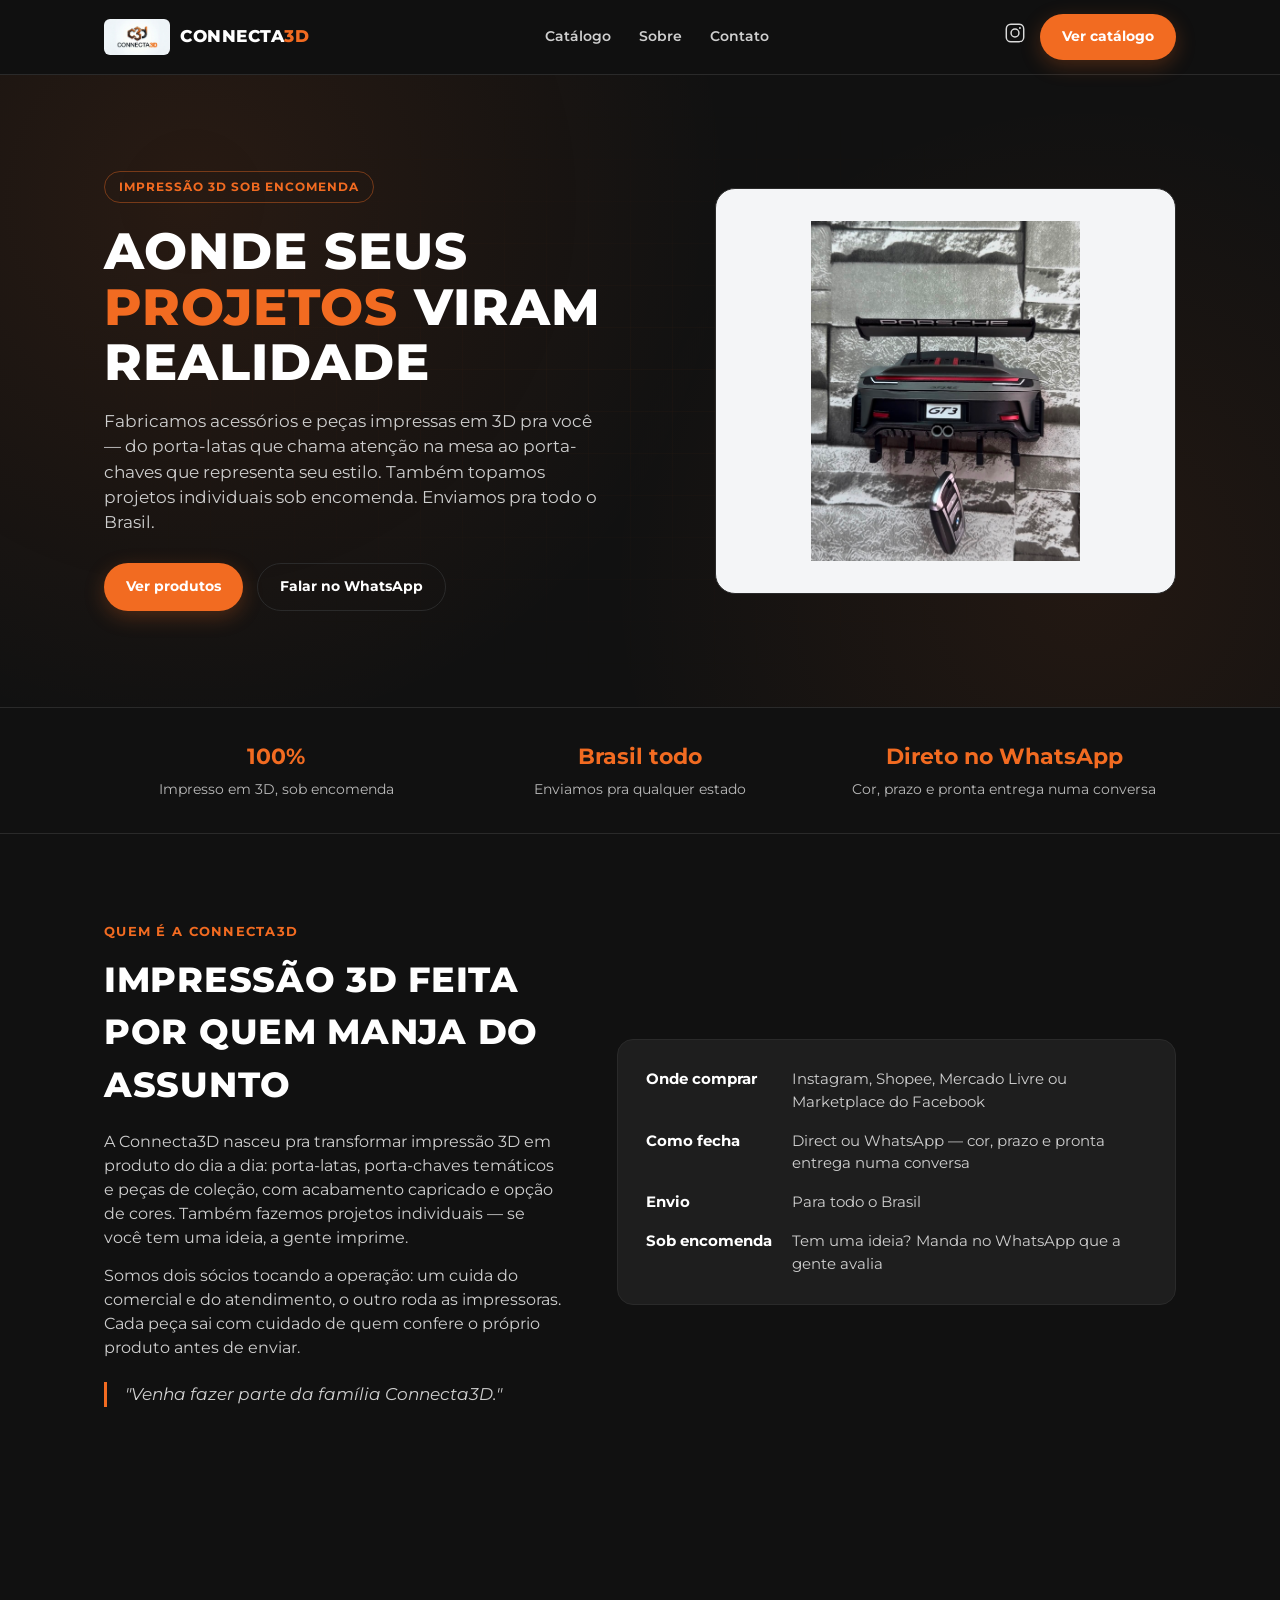
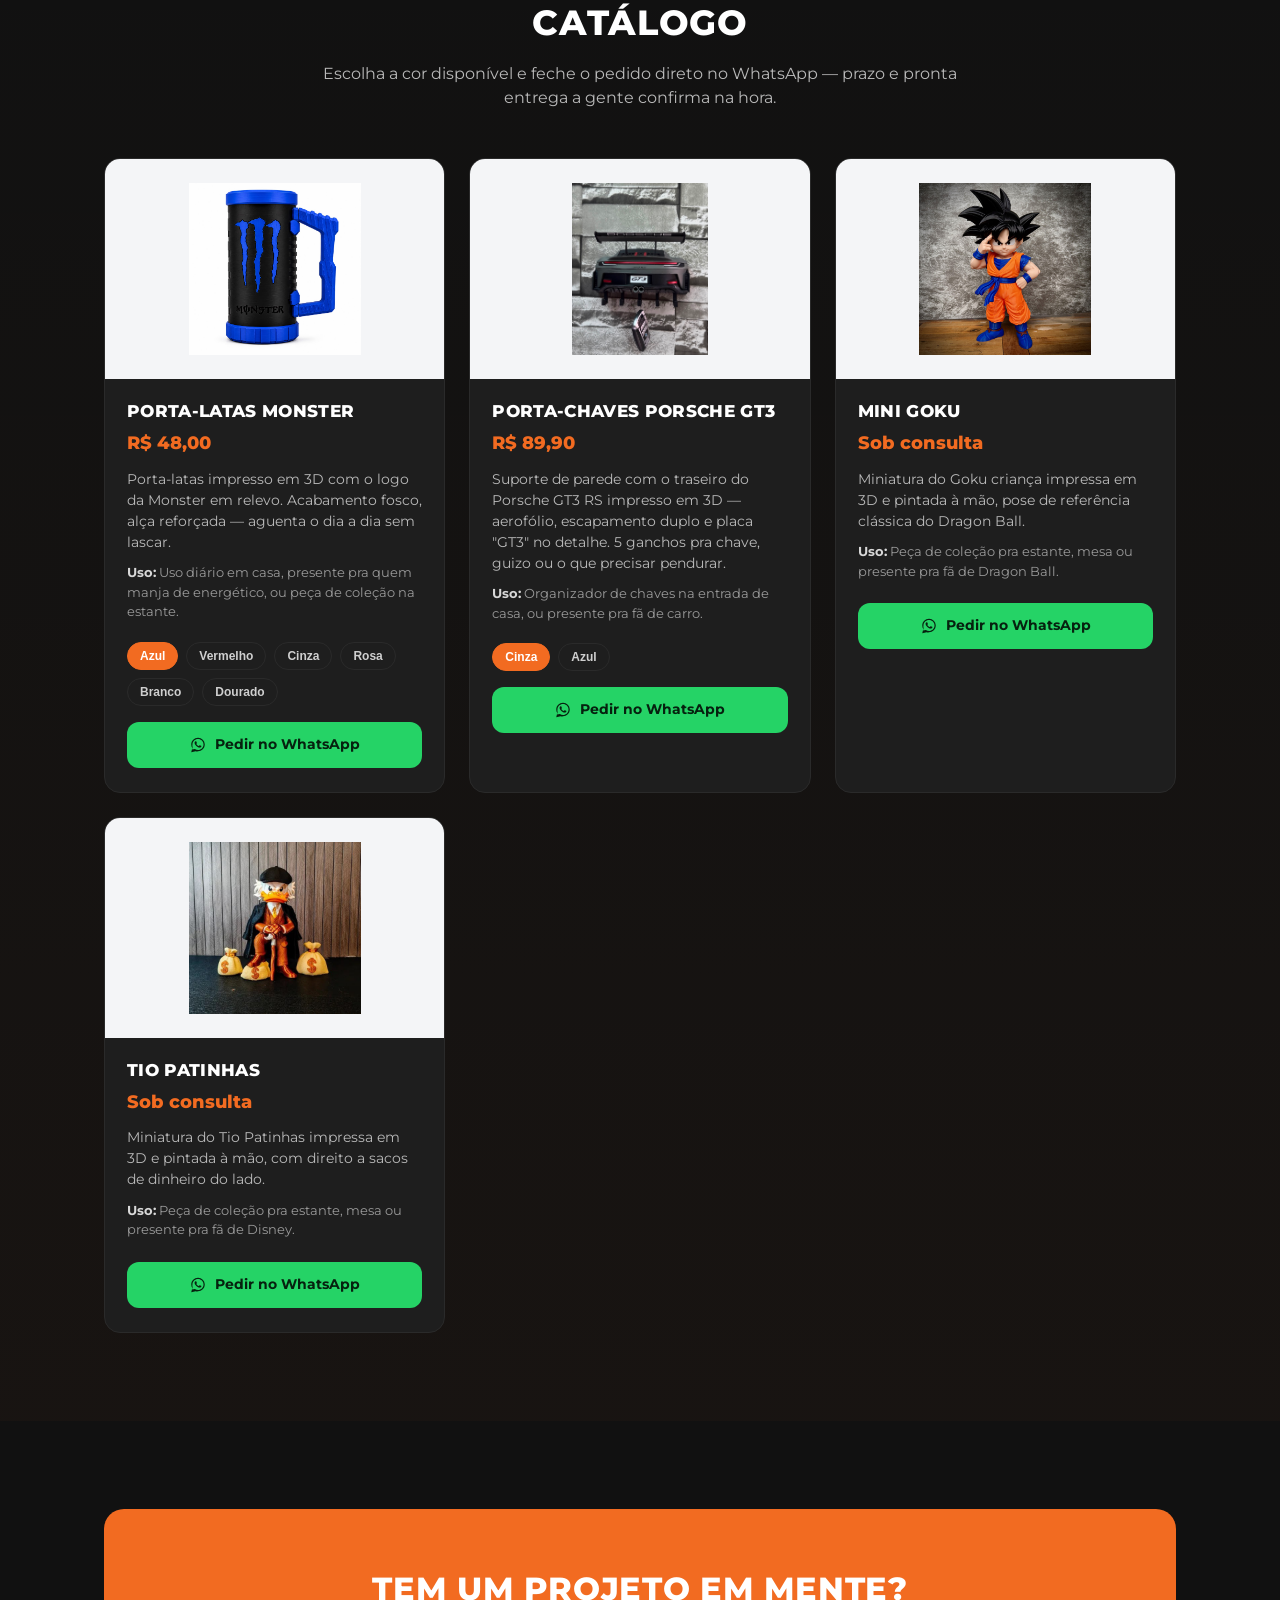
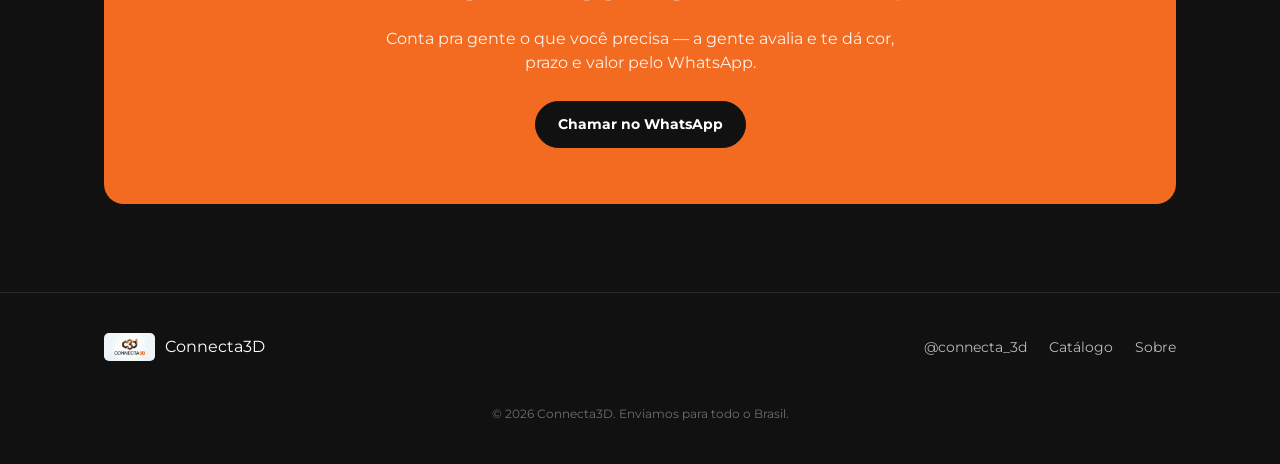
==== site/index.html @ 2cb66b60 "Configura memória do negócio e cria o site da Connecta3D Preenche _memoria/ e identidade/design-guid" ====
<!doctype html>
<html lang="pt-BR">
<head>
  <meta charset="UTF-8" />
  <meta name="viewport" content="width=device-width, initial-scale=1.0" />
  <title>Connecta3D — Impressão 3D sob encomenda</title>
  <meta name="description" content="Connecta3D: acessórios e peças impressas em 3D, feitos sob encomenda. Porta-latas, porta-chaves temáticos e projetos individuais. Enviamos para todo o Brasil." />
  <link rel="icon" href="assets/img/logo-connecta3d.jpeg" />
  <link rel="stylesheet" href="css/style.css" />
</head>
<body>

  <header class="header">
    <div class="container">
      <a href="#topo" class="marca">
        <img src="assets/img/logo-connecta3d.jpeg" alt="Connecta3D" />
        <span>CONNECTA<em>3D</em></span>
      </a>

      <nav class="nav">
        <a href="#catalogo">Catálogo</a>
        <a href="#sobre">Sobre</a>
        <a href="#contato">Contato</a>
      </nav>

      <div class="nav-cta">
        <a href="https://instagram.com/connecta_3d" target="_blank" rel="noopener" aria-label="Instagram @connecta_3d">
          <svg class="icone-instagram" viewBox="0 0 24 24" fill="none" xmlns="http://www.w3.org/2000/svg">
            <rect x="2.5" y="2.5" width="19" height="19" rx="5" stroke="currentColor" stroke-width="1.6"/>
            <circle cx="12" cy="12" r="4.3" stroke="currentColor" stroke-width="1.6"/>
            <circle cx="17.4" cy="6.6" r="1.1" fill="currentColor"/>
          </svg>
        </a>
        <a href="#catalogo" class="btn btn-laranja">Ver catálogo</a>
      </div>
    </div>
  </header>

  <main id="topo">

    <section class="hero">
      <div class="container">
        <div class="hero-texto">
          <span class="hero-tag">Impressão 3D sob encomenda</span>
          <h1>Aonde seus <em>projetos</em> viram realidade</h1>
          <p>
            Fabricamos acessórios e peças impressas em 3D pra você — do porta-latas
            que chama atenção na mesa ao porta-chaves que representa seu estilo.
            Também topamos projetos individuais sob encomenda. Enviamos pra todo o Brasil.
          </p>
          <div class="hero-ctas">
            <a href="#catalogo" class="btn btn-laranja">Ver produtos</a>
            <a id="btn-hero-whatsapp" href="#" target="_blank" rel="noopener" class="btn btn-outline">Falar no WhatsApp</a>
          </div>
        </div>
        <div class="hero-visual">
          <img src="assets/img/porsche-preto.jpeg" alt="Porta-chaves Porsche GT3 impresso em 3D" />
        </div>
      </div>
    </section>

    <section class="selos">
      <div class="container">
        <div class="selo">
          <strong>100%</strong>
          <span>Impresso em 3D, sob encomenda</span>
        </div>
        <div class="selo">
          <strong>Brasil todo</strong>
          <span>Enviamos pra qualquer estado</span>
        </div>
        <div class="selo">
          <strong>Direto no WhatsApp</strong>
          <span>Cor, prazo e pronta entrega numa conversa</span>
        </div>
      </div>
    </section>

    <section class="sobre" id="sobre">
      <div class="container">
        <div class="sobre-texto">
          <span class="sobre-label">Quem é a Connecta3D</span>
          <h2>Impressão 3D feita por quem manja do assunto</h2>
          <p>
            A Connecta3D nasceu pra transformar impressão 3D em produto do dia a dia:
            porta-latas, porta-chaves temáticos e peças de coleção, com acabamento
            capricado e opção de cores. Também fazemos projetos individuais —
            se você tem uma ideia, a gente imprime.
          </p>
          <p>
            Somos dois sócios tocando a operação: um cuida do comercial e do
            atendimento, o outro roda as impressoras. Cada peça sai com cuidado
            de quem confere o próprio produto antes de enviar.
          </p>
          <p class="sobre-frase">"Venha fazer parte da família Connecta3D."</p>
        </div>

        <div class="sobre-card">
          <ul class="sobre-lista">
            <li><strong>Onde comprar</strong> Instagram, Shopee, Mercado Livre ou Marketplace do Facebook</li>
            <li><strong>Como fecha</strong> Direct ou WhatsApp — cor, prazo e pronta entrega numa conversa</li>
            <li><strong>Envio</strong> Para todo o Brasil</li>
            <li><strong>Sob encomenda</strong> Tem uma ideia? Manda no WhatsApp que a gente avalia</li>
          </ul>
        </div>
      </div>
    </section>

    <section class="catalogo" id="catalogo">
      <div class="container">
        <div class="catalogo-cabecalho">
          <h2>Catálogo</h2>
          <p>Escolha a cor disponível e feche o pedido direto no WhatsApp — prazo e pronta entrega a gente confirma na hora.</p>
        </div>

        <div class="catalogo-grid" id="catalogo-grid"></div>
      </div>
    </section>

    <section class="cta-final" id="contato">
      <div class="container">
        <div class="cta-final-card">
          <h2>Tem um projeto em mente?</h2>
          <p>Conta pra gente o que você precisa — a gente avalia e te dá cor, prazo e valor pelo WhatsApp.</p>
          <a id="btn-footer-whatsapp" href="#" target="_blank" rel="noopener" class="btn btn-outline">Chamar no WhatsApp</a>
        </div>
      </div>
    </section>

  </main>

  <footer class="footer">
    <div class="container">
      <div class="footer-marca">
        <img src="assets/img/logo-connecta3d.jpeg" alt="Connecta3D" />
        <span>Connecta3D</span>
      </div>
      <div class="footer-links">
        <a href="https://instagram.com/connecta_3d" target="_blank" rel="noopener">@connecta_3d</a>
        <a href="#catalogo">Catálogo</a>
        <a href="#sobre">Sobre</a>
      </div>
      <p class="footer-copy">© <span id="ano-atual"></span> Connecta3D. Enviamos para todo o Brasil.</p>
    </div>
  </footer>

  <script src="js/produtos.js"></script>
  <script src="js/script.js"></script>
</body>
</html>
---- site/css/style.css ----
@import url("https://fonts.googleapis.com/css2?family=Montserrat:wght@400;500;600;700;800&display=swap");

:root {
  --preto: #111111;
  --preto-card: #1e1e1e;
  --laranja: #f26b21;
  --branco: #ffffff;
  --cinza-claro: #f4f5f7;
  --borda: #2a2a2a;
  --whatsapp: #25d366;
  --whatsapp-escuro: #1da851;
}

* {
  box-sizing: border-box;
  margin: 0;
  padding: 0;
}

html {
  scroll-behavior: smooth;
}

body {
  font-family: "Montserrat", "Segoe UI", sans-serif;
  background: var(--preto);
  color: var(--branco);
  line-height: 1.5;
}

img {
  max-width: 100%;
  display: block;
}

a {
  color: inherit;
  text-decoration: none;
}

.container {
  max-width: 1120px;
  margin: 0 auto;
  padding: 0 24px;
}

section {
  padding: 88px 0;
}

h1, h2, h3 {
  font-weight: 800;
  text-transform: uppercase;
  letter-spacing: 0.02em;
}

/* Header */

.header {
  position: sticky;
  top: 0;
  z-index: 20;
  background: rgba(17, 17, 17, 0.92);
  backdrop-filter: blur(6px);
  border-bottom: 1px solid var(--borda);
}

.header .container {
  display: flex;
  align-items: center;
  justify-content: space-between;
  padding-top: 14px;
  padding-bottom: 14px;
  gap: 16px;
}

.marca {
  display: flex;
  align-items: center;
  gap: 10px;
}

.marca img {
  height: 36px;
  width: auto;
  border-radius: 6px;
}

.marca span {
  font-weight: 800;
  font-size: 1.05rem;
  letter-spacing: 0.03em;
}

.marca span em {
  font-style: normal;
  color: var(--laranja);
}

.nav {
  display: flex;
  align-items: center;
  gap: 28px;
}

.nav a {
  font-size: 0.9rem;
  font-weight: 600;
  color: #cfcfcf;
  transition: color 0.15s ease;
}

.nav a:hover {
  color: var(--branco);
}

.nav-cta {
  display: flex;
  align-items: center;
  gap: 14px;
}

.icone-instagram {
  width: 22px;
  height: 22px;
  opacity: 0.85;
  transition: opacity 0.15s ease;
}

.icone-instagram:hover {
  opacity: 1;
}

/* Botões */

.btn {
  display: inline-flex;
  align-items: center;
  gap: 8px;
  padding: 12px 22px;
  border-radius: 999px;
  font-weight: 700;
  font-size: 0.9rem;
  white-space: nowrap;
  transition: transform 0.15s ease, box-shadow 0.15s ease;
}

.btn:hover {
  transform: translateY(-1px);
}

.btn-laranja {
  background: var(--laranja);
  color: var(--branco);
  box-shadow: 0 6px 20px rgba(242, 107, 33, 0.25);
}

.btn-outline {
  background: transparent;
  border: 1px solid var(--borda);
  color: var(--branco);
}

.btn-whatsapp {
  display: inline-flex;
  align-items: center;
  justify-content: center;
  gap: 8px;
  width: 100%;
  padding: 12px 18px;
  border-radius: 12px;
  background: var(--whatsapp);
  color: #06210f;
  font-weight: 700;
  font-size: 0.9rem;
  margin-top: 16px;
  transition: background 0.15s ease, transform 0.15s ease;
}

.btn-whatsapp:hover {
  background: var(--whatsapp-escuro);
  color: var(--branco);
  transform: translateY(-1px);
}

.btn-whatsapp::before {
  content: "";
  width: 18px;
  height: 18px;
  background: currentColor;
  -webkit-mask: url("data:image/svg+xml,%3Csvg xmlns='http://www.w3.org/2000/svg' viewBox='0 0 32 32'%3E%3Cpath d='M16.03 3C9.4 3 4 8.36 4 15c0 2.34.66 4.53 1.8 6.4L4 29l7.8-1.75A11.9 11.9 0 0 0 16.03 27C22.65 27 28 21.64 28 15S22.65 3 16.03 3zm0 21.8c-2.02 0-3.9-.58-5.5-1.58l-.4-.24-4.62 1.04 1.03-4.5-.26-.42A9.7 9.7 0 0 1 6.2 15c0-5.4 4.4-9.8 9.83-9.8 5.42 0 9.82 4.4 9.82 9.8 0 5.4-4.4 9.8-9.82 9.8zm5.4-7.34c-.3-.15-1.77-.87-2.04-.97-.27-.1-.47-.15-.67.15-.2.3-.77.97-.94 1.17-.17.2-.35.22-.65.07-.3-.15-1.26-.46-2.4-1.47-.89-.79-1.48-1.77-1.66-2.07-.17-.3-.02-.46.13-.61.14-.14.3-.35.45-.52.15-.17.2-.3.3-.5.1-.2.05-.37-.02-.52-.07-.15-.67-1.6-.92-2.2-.24-.58-.49-.5-.67-.51h-.57c-.2 0-.52.07-.79.37-.27.3-1.04 1.02-1.04 2.48 0 1.46 1.07 2.87 1.22 3.07.15.2 2.1 3.2 5.08 4.49.71.31 1.26.49 1.69.62.71.23 1.36.2 1.87.12.57-.08 1.77-.72 2.02-1.42.25-.7.25-1.3.17-1.42-.07-.13-.27-.2-.57-.35z'/%3E%3C/svg%3E") no-repeat center / contain;
  mask: url("data:image/svg+xml,%3Csvg xmlns='http://www.w3.org/2000/svg' viewBox='0 0 32 32'%3E%3Cpath d='M16.03 3C9.4 3 4 8.36 4 15c0 2.34.66 4.53 1.8 6.4L4 29l7.8-1.75A11.9 11.9 0 0 0 16.03 27C22.65 27 28 21.64 28 15S22.65 3 16.03 3zm0 21.8c-2.02 0-3.9-.58-5.5-1.58l-.4-.24-4.62 1.04 1.03-4.5-.26-.42A9.7 9.7 0 0 1 6.2 15c0-5.4 4.4-9.8 9.83-9.8 5.42 0 9.82 4.4 9.82 9.8 0 5.4-4.4 9.8-9.82 9.8zm5.4-7.34c-.3-.15-1.77-.87-2.04-.97-.27-.1-.47-.15-.67.15-.2.3-.77.97-.94 1.17-.17.2-.35.22-.65.07-.3-.15-1.26-.46-2.4-1.47-.89-.79-1.48-1.77-1.66-2.07-.17-.3-.02-.46.13-.61.14-.14.3-.35.45-.52.15-.17.2-.3.3-.5.1-.2.05-.37-.02-.52-.07-.15-.67-1.6-.92-2.2-.24-.58-.49-.5-.67-.51h-.57c-.2 0-.52.07-.79.37-.27.3-1.04 1.02-1.04 2.48 0 1.46 1.07 2.87 1.22 3.07.15.2 2.1 3.2 5.08 4.49.71.31 1.26.49 1.69.62.71.23 1.36.2 1.87.12.57-.08 1.77-.72 2.02-1.42.25-.7.25-1.3.17-1.42-.07-.13-.27-.2-.57-.35z'/%3E%3C/svg%3E") no-repeat center / contain;
  flex-shrink: 0;
}

/* Hero */

.hero {
  position: relative;
  padding-top: 96px;
  padding-bottom: 96px;
  overflow: hidden;
  background:
    radial-gradient(circle at 15% 20%, rgba(242, 107, 33, 0.10) 0, transparent 45%),
    radial-gradient(circle at 85% 80%, rgba(242, 107, 33, 0.08) 0, transparent 40%);
}

.hero::before {
  content: "";
  position: absolute;
  inset: 0;
  opacity: 0.5;
  pointer-events: none;
  background-image:
    linear-gradient(rgba(242, 107, 33, 0.06) 1px, transparent 1px),
    linear-gradient(90deg, rgba(242, 107, 33, 0.06) 1px, transparent 1px);
  background-size: 42px 42px;
  mask-image: radial-gradient(ellipse at center, black 0%, transparent 70%);
}

.hero .container {
  position: relative;
  display: grid;
  grid-template-columns: 1.1fr 0.9fr;
  gap: 48px;
  align-items: center;
}

.hero-tag {
  display: inline-block;
  font-size: 0.78rem;
  font-weight: 700;
  letter-spacing: 0.08em;
  text-transform: uppercase;
  color: var(--laranja);
  border: 1px solid rgba(242, 107, 33, 0.4);
  border-radius: 999px;
  padding: 6px 14px;
  margin-bottom: 20px;
}

.hero h1 {
  font-size: clamp(2.1rem, 4vw, 3.2rem);
  line-height: 1.08;
  margin-bottom: 20px;
}

.hero h1 em {
  font-style: normal;
  color: var(--laranja);
}

.hero p {
  color: #cfcfcf;
  font-size: 1.05rem;
  max-width: 46ch;
  margin-bottom: 28px;
}

.hero-ctas {
  display: flex;
  gap: 14px;
  flex-wrap: wrap;
}

.hero-visual {
  position: relative;
  border-radius: 20px;
  overflow: hidden;
  background: var(--cinza-claro);
  padding: 32px;
  display: flex;
  align-items: center;
  justify-content: center;
  border: 1px solid var(--borda);
}

.hero-visual img {
  max-height: 340px;
  width: auto;
  margin: 0 auto;
}

/* Selos de confiança */

.selos {
  border-top: 1px solid var(--borda);
  border-bottom: 1px solid var(--borda);
  padding: 32px 0;
}

.selos .container {
  display: grid;
  grid-template-columns: repeat(auto-fit, minmax(180px, 1fr));
  gap: 20px;
  text-align: center;
}

.selo strong {
  display: block;
  color: var(--laranja);
  font-size: 1.4rem;
  margin-bottom: 4px;
}

.selo span {
  color: #b9b9b9;
  font-size: 0.85rem;
}

/* Sobre */

.sobre .container {
  display: grid;
  grid-template-columns: 0.9fr 1.1fr;
  gap: 56px;
  align-items: center;
}

.sobre-label {
  color: var(--laranja);
  font-weight: 700;
  font-size: 0.8rem;
  letter-spacing: 0.1em;
  text-transform: uppercase;
  margin-bottom: 12px;
  display: block;
}

.sobre h2 {
  font-size: clamp(1.6rem, 3vw, 2.2rem);
  margin-bottom: 18px;
}

.sobre p {
  color: #cfcfcf;
  margin-bottom: 14px;
}

.sobre-frase {
  border-left: 3px solid var(--laranja);
  padding-left: 18px;
  font-style: italic;
  color: var(--branco);
  font-size: 1.05rem;
  margin-top: 22px;
}

.sobre-card {
  background: var(--preto-card);
  border: 1px solid var(--borda);
  border-radius: 16px;
  padding: 28px;
}

.sobre-lista {
  list-style: none;
  display: flex;
  flex-direction: column;
  gap: 16px;
}

.sobre-lista li {
  display: flex;
  gap: 14px;
  color: #cfcfcf;
  font-size: 0.95rem;
}

.sobre-lista li strong {
  color: var(--branco);
  min-width: 132px;
  flex-shrink: 0;
}

/* Catálogo */

.catalogo {
  background: linear-gradient(180deg, transparent 0%, rgba(242, 107, 33, 0.03) 100%);
}

.catalogo-cabecalho {
  text-align: center;
  max-width: 640px;
  margin: 0 auto 48px;
}

.catalogo-cabecalho h2 {
  font-size: clamp(1.6rem, 3vw, 2.2rem);
  margin-bottom: 12px;
}

.catalogo-cabecalho p {
  color: #b9b9b9;
}

.catalogo-grid {
  display: grid;
  grid-template-columns: repeat(auto-fit, minmax(260px, 1fr));
  gap: 24px;
}

.card-produto {
  background: var(--preto-card);
  border: 1px solid var(--borda);
  border-radius: 16px;
  overflow: hidden;
  display: flex;
  flex-direction: column;
  transition: border-color 0.15s ease, transform 0.15s ease;
}

.card-produto:hover {
  border-color: rgba(242, 107, 33, 0.5);
  transform: translateY(-3px);
}

.card-imagem {
  background: var(--cinza-claro);
  padding: 24px;
  display: flex;
  align-items: center;
  justify-content: center;
  height: 220px;
}

.card-imagem img {
  max-height: 100%;
  width: auto;
  object-fit: contain;
}

.card-corpo {
  padding: 20px 22px 24px;
  display: flex;
  flex-direction: column;
  flex: 1;
}

.card-corpo h3 {
  font-size: 1.05rem;
  margin-bottom: 6px;
}

.card-corpo .preco {
  color: var(--laranja);
  font-weight: 800;
  font-size: 1.1rem;
  margin-bottom: 12px;
}

.card-corpo .descricao {
  color: #b9b9b9;
  font-size: 0.88rem;
  margin-bottom: 10px;
}

.card-corpo .aplicacao {
  color: #9a9a9a;
  font-size: 0.82rem;
  margin-bottom: 6px;
}

.card-corpo .aplicacao strong {
  color: #d8d8d8;
}

.swatches {
  display: flex;
  flex-wrap: wrap;
  gap: 8px;
  margin-top: 14px;
}

.swatch {
  background: transparent;
  border: 1px solid var(--borda);
  color: #cfcfcf;
  font-size: 0.75rem;
  font-weight: 600;
  padding: 6px 12px;
  border-radius: 999px;
  cursor: pointer;
  transition: all 0.15s ease;
}

.swatch:hover {
  border-color: var(--laranja);
  color: var(--branco);
}

.swatch.ativo {
  background: var(--laranja);
  border-color: var(--laranja);
  color: var(--branco);
}

/* CTA final */

.cta-final {
  text-align: center;
}

.cta-final-card {
  background: var(--laranja);
  border-radius: 20px;
  padding: 56px 40px;
  color: var(--branco);
}

.cta-final-card h2 {
  font-size: clamp(1.5rem, 3vw, 2rem);
  margin-bottom: 14px;
}

.cta-final-card p {
  color: rgba(255, 255, 255, 0.9);
  max-width: 50ch;
  margin: 0 auto 26px;
}

.cta-final-card .btn-outline {
  background: var(--preto);
  border-color: var(--preto);
}

/* Footer */

.footer {
  border-top: 1px solid var(--borda);
  padding: 40px 0;
}

.footer .container {
  display: flex;
  align-items: center;
  justify-content: space-between;
  flex-wrap: wrap;
  gap: 20px;
}

.footer-marca {
  display: flex;
  align-items: center;
  gap: 10px;
}

.footer-marca img {
  height: 28px;
  border-radius: 5px;
}

.footer-links {
  display: flex;
  align-items: center;
  gap: 22px;
  font-size: 0.85rem;
  color: #b9b9b9;
}

.footer-links a:hover {
  color: var(--branco);
}

.footer-copy {
  width: 100%;
  text-align: center;
  color: #6f6f6f;
  font-size: 0.78rem;
  margin-top: 24px;
}

/* Responsivo */

@media (max-width: 860px) {
  .hero .container,
  .sobre .container {
    grid-template-columns: 1fr;
  }

  .hero-visual {
    order: -1;
  }

  .nav {
    gap: 16px;
  }

  .nav a {
    display: none;
  }

  section {
    padding: 64px 0;
  }
}

@media (max-width: 480px) {
  .hero-ctas .btn {
    width: 100%;
    justify-content: center;
  }
}
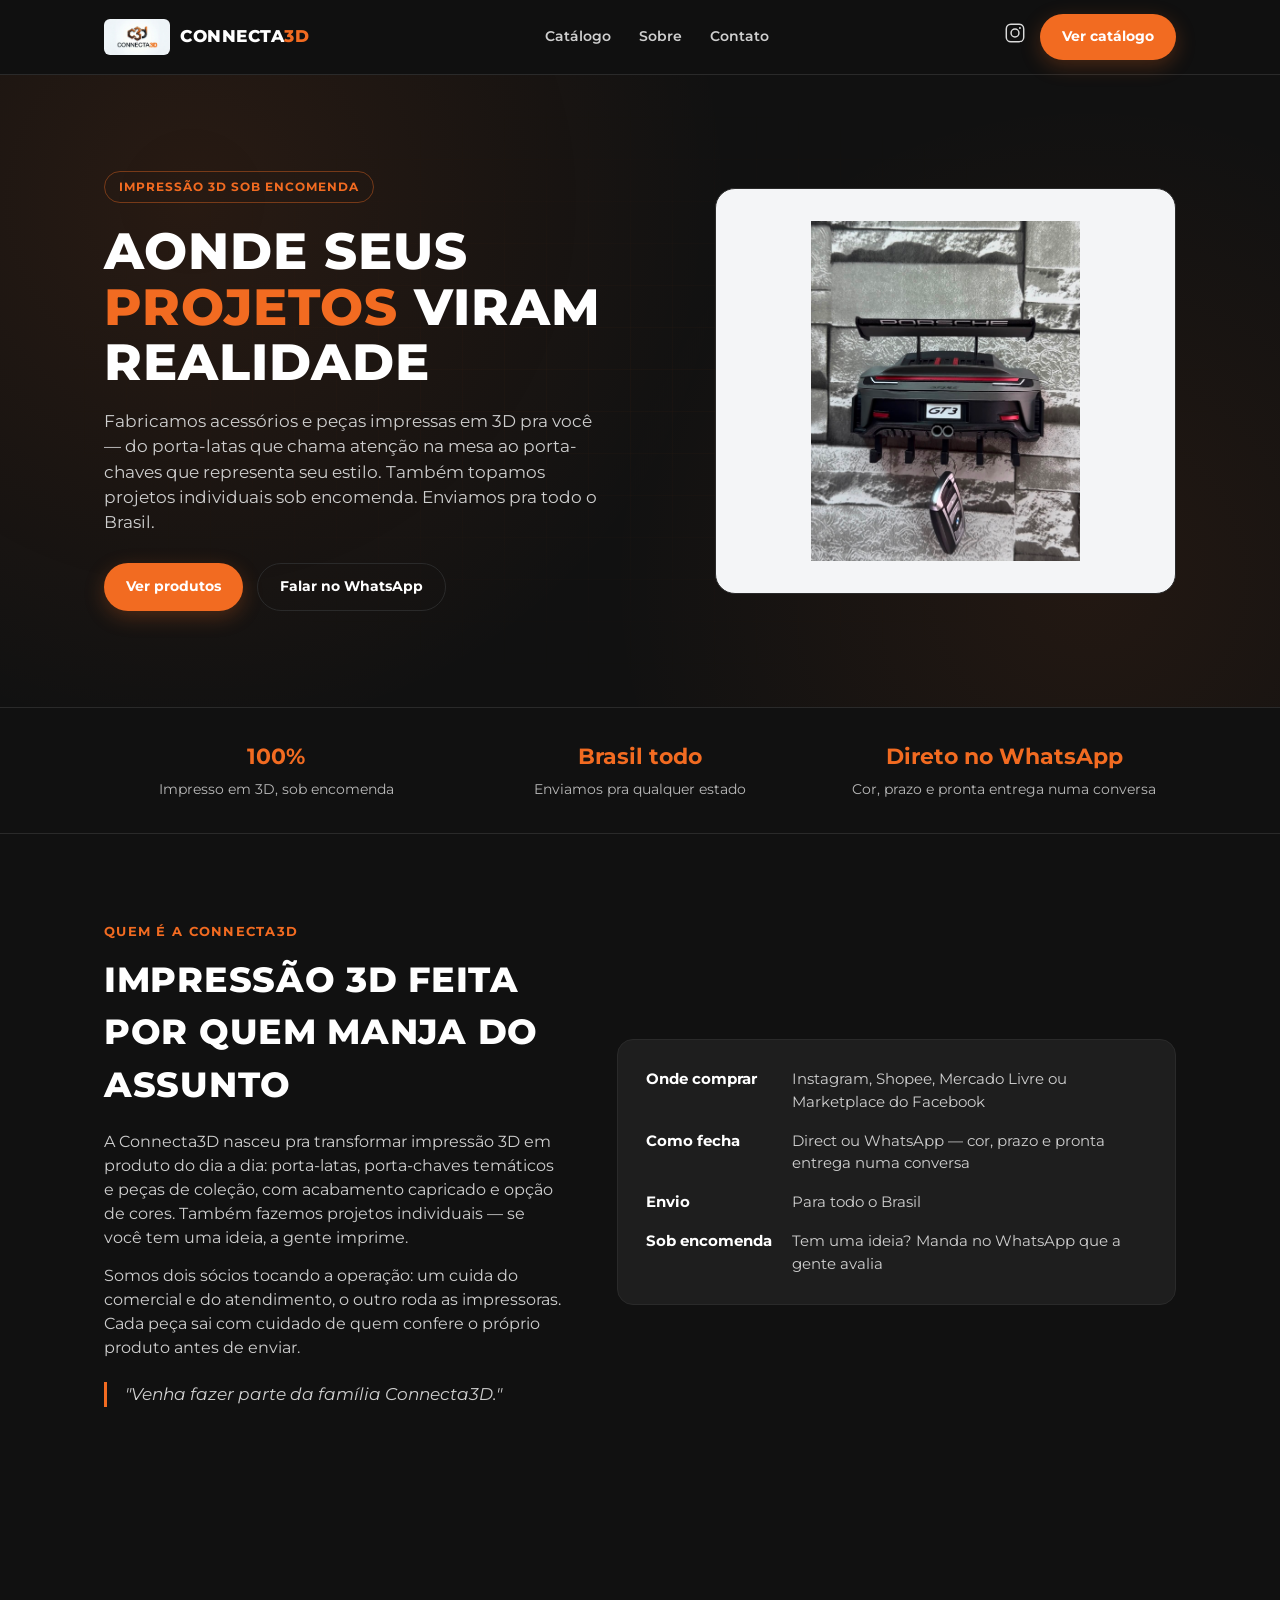
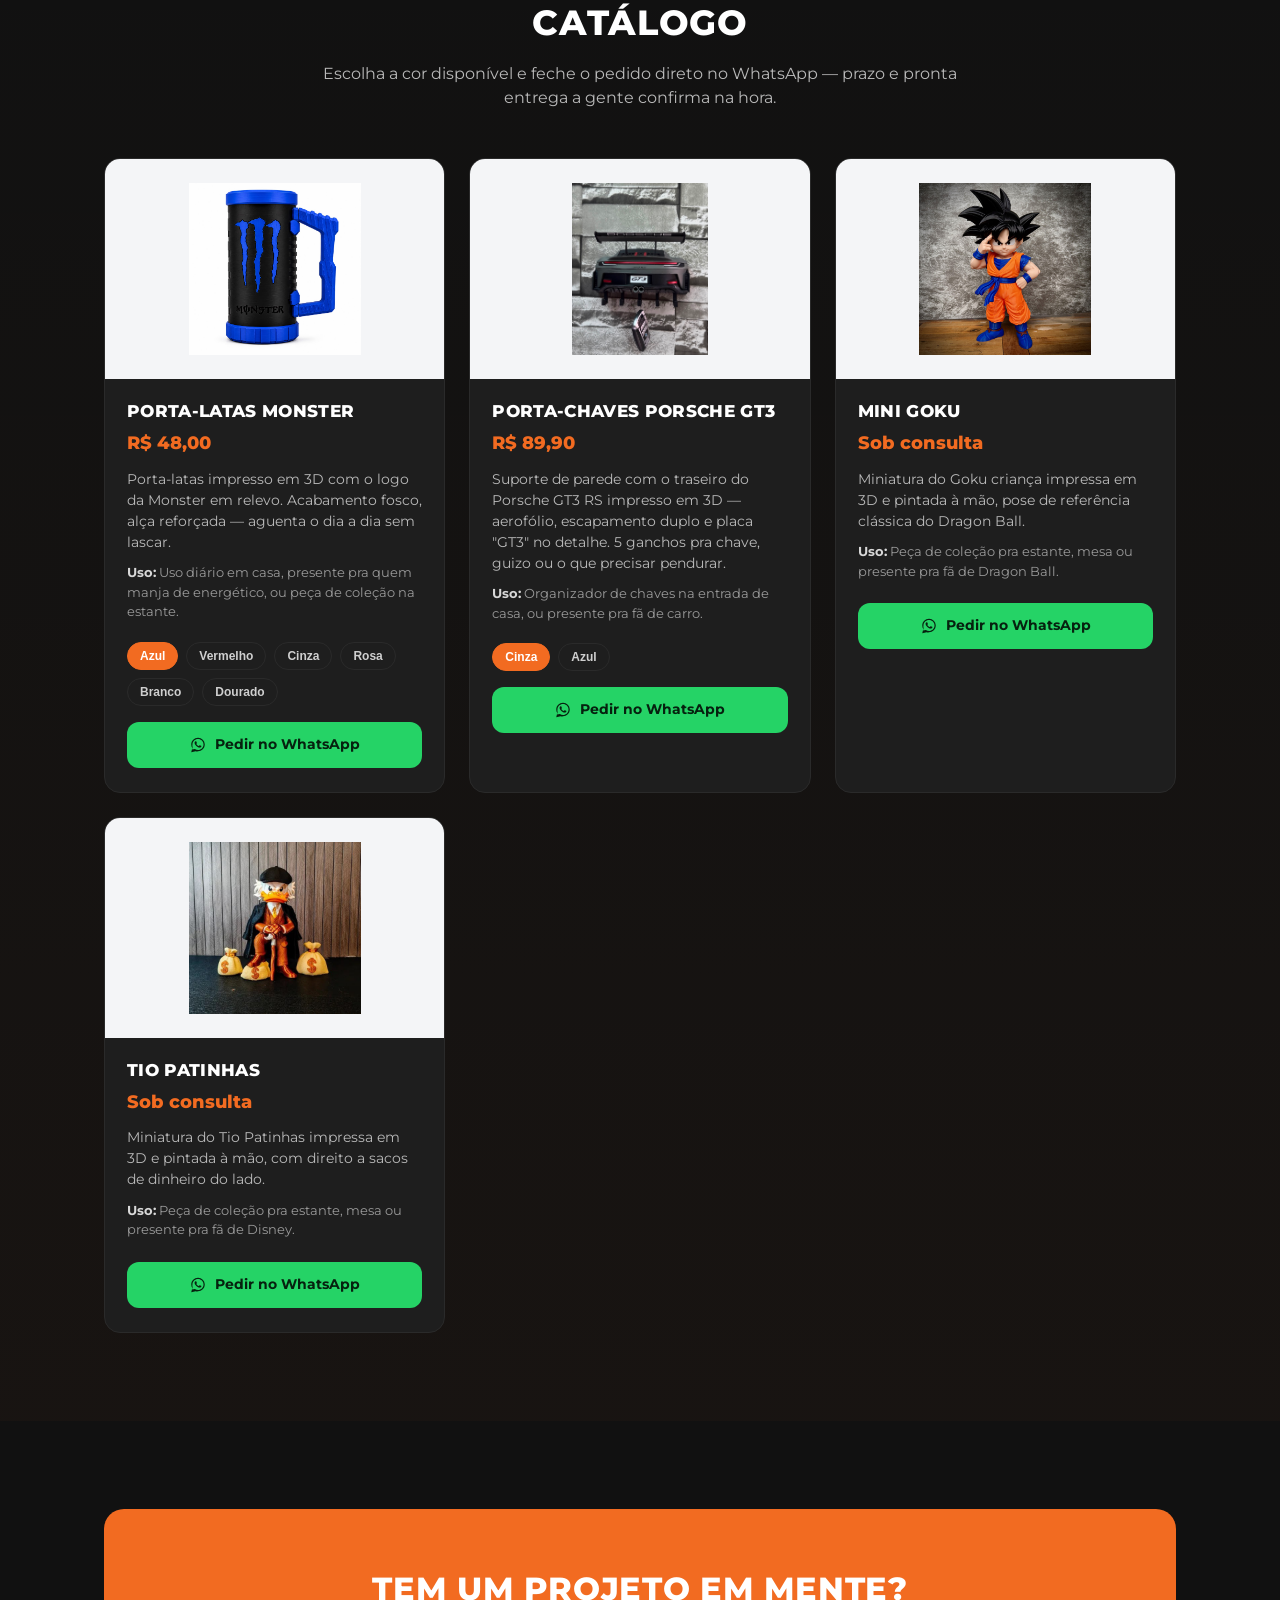
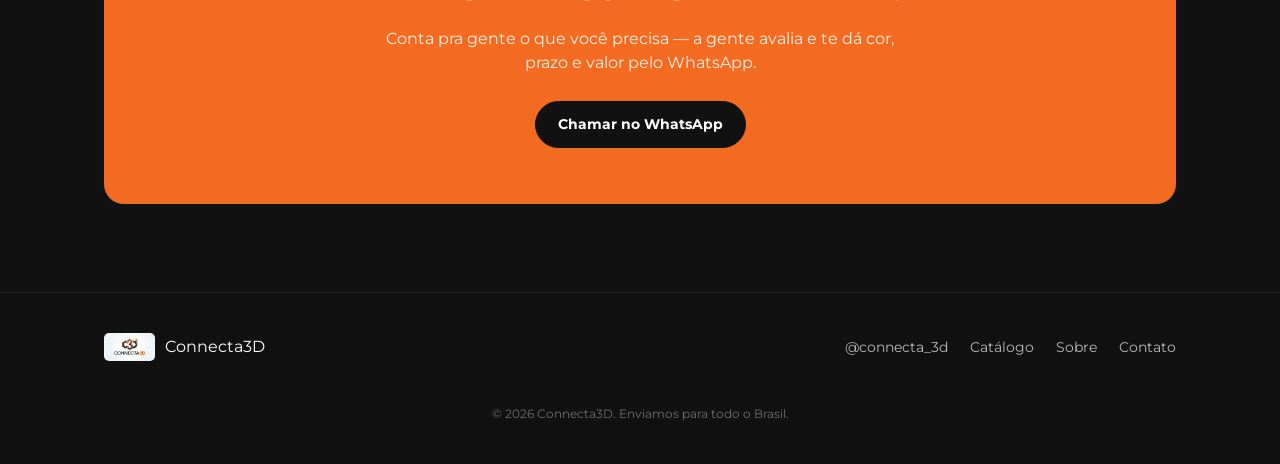
==== commit c6bbc83a: "site: adiciona meta tags Open Graph e link de Contato no footer" ====
--- a/site/index.html
+++ b/site/index.html
@@ -6,6 +6,17 @@
   <title>Connecta3D — Impressão 3D sob encomenda</title>
   <meta name="description" content="Connecta3D: acessórios e peças impressas em 3D, feitos sob encomenda. Porta-latas, porta-chaves temáticos e projetos individuais. Enviamos para todo o Brasil." />
   <link rel="icon" href="assets/img/logo-connecta3d.jpeg" />
+
+  <meta property="og:type" content="website" />
+  <meta property="og:site_name" content="Connecta3D" />
+  <meta property="og:title" content="Connecta3D — Impressão 3D sob encomenda" />
+  <meta property="og:description" content="Acessórios e peças impressas em 3D, feitos sob encomenda. Porta-latas, porta-chaves temáticos e projetos individuais. Enviamos para todo o Brasil." />
+  <meta property="og:image" content="assets/img/porsche-preto.jpeg" />
+  <meta name="twitter:card" content="summary_large_image" />
+  <meta name="twitter:title" content="Connecta3D — Impressão 3D sob encomenda" />
+  <meta name="twitter:description" content="Acessórios e peças impressas em 3D, feitos sob encomenda. Enviamos para todo o Brasil." />
+  <meta name="twitter:image" content="assets/img/porsche-preto.jpeg" />
+
   <link rel="stylesheet" href="css/style.css" />
 </head>
 <body>
@@ -139,6 +150,7 @@
         <a href="https://instagram.com/connecta_3d" target="_blank" rel="noopener">@connecta_3d</a>
         <a href="#catalogo">Catálogo</a>
         <a href="#sobre">Sobre</a>
+        <a href="#contato">Contato</a>
       </div>
       <p class="footer-copy">© <span id="ano-atual"></span> Connecta3D. Enviamos para todo o Brasil.</p>
     </div>
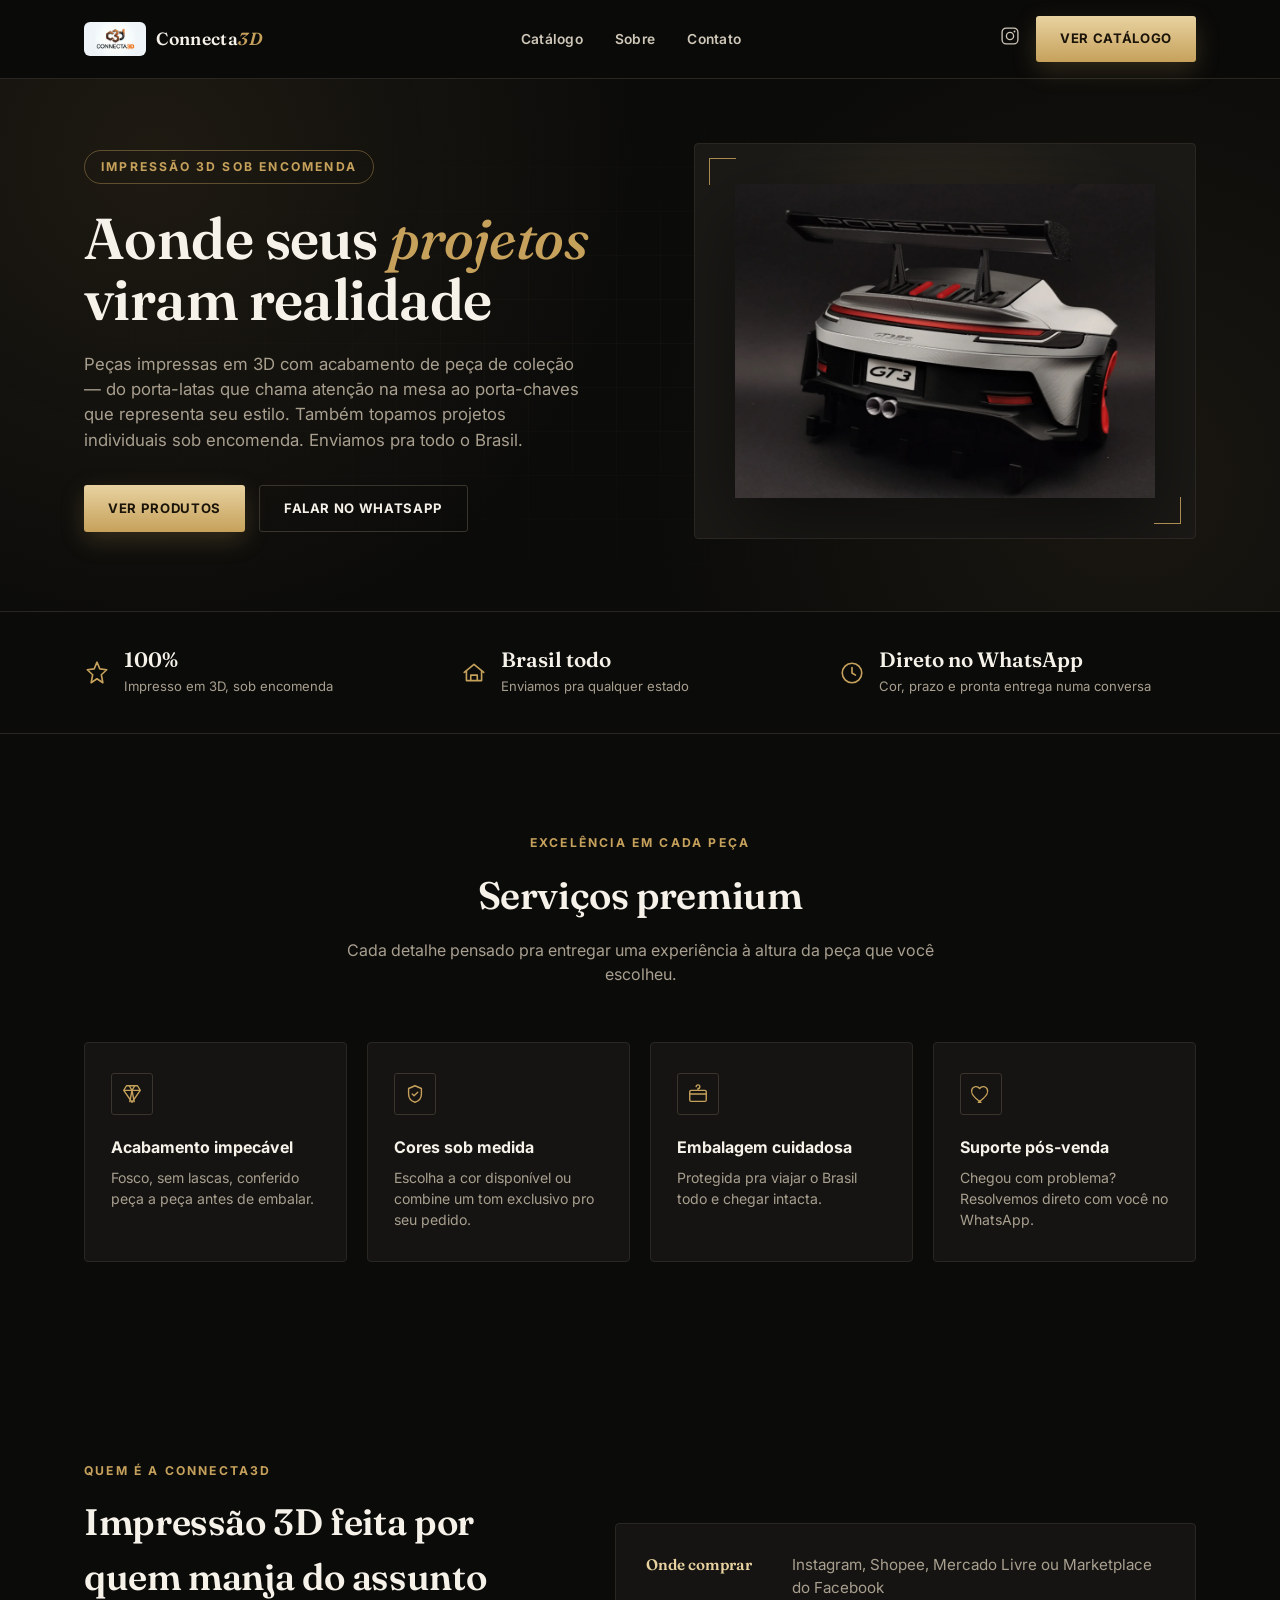
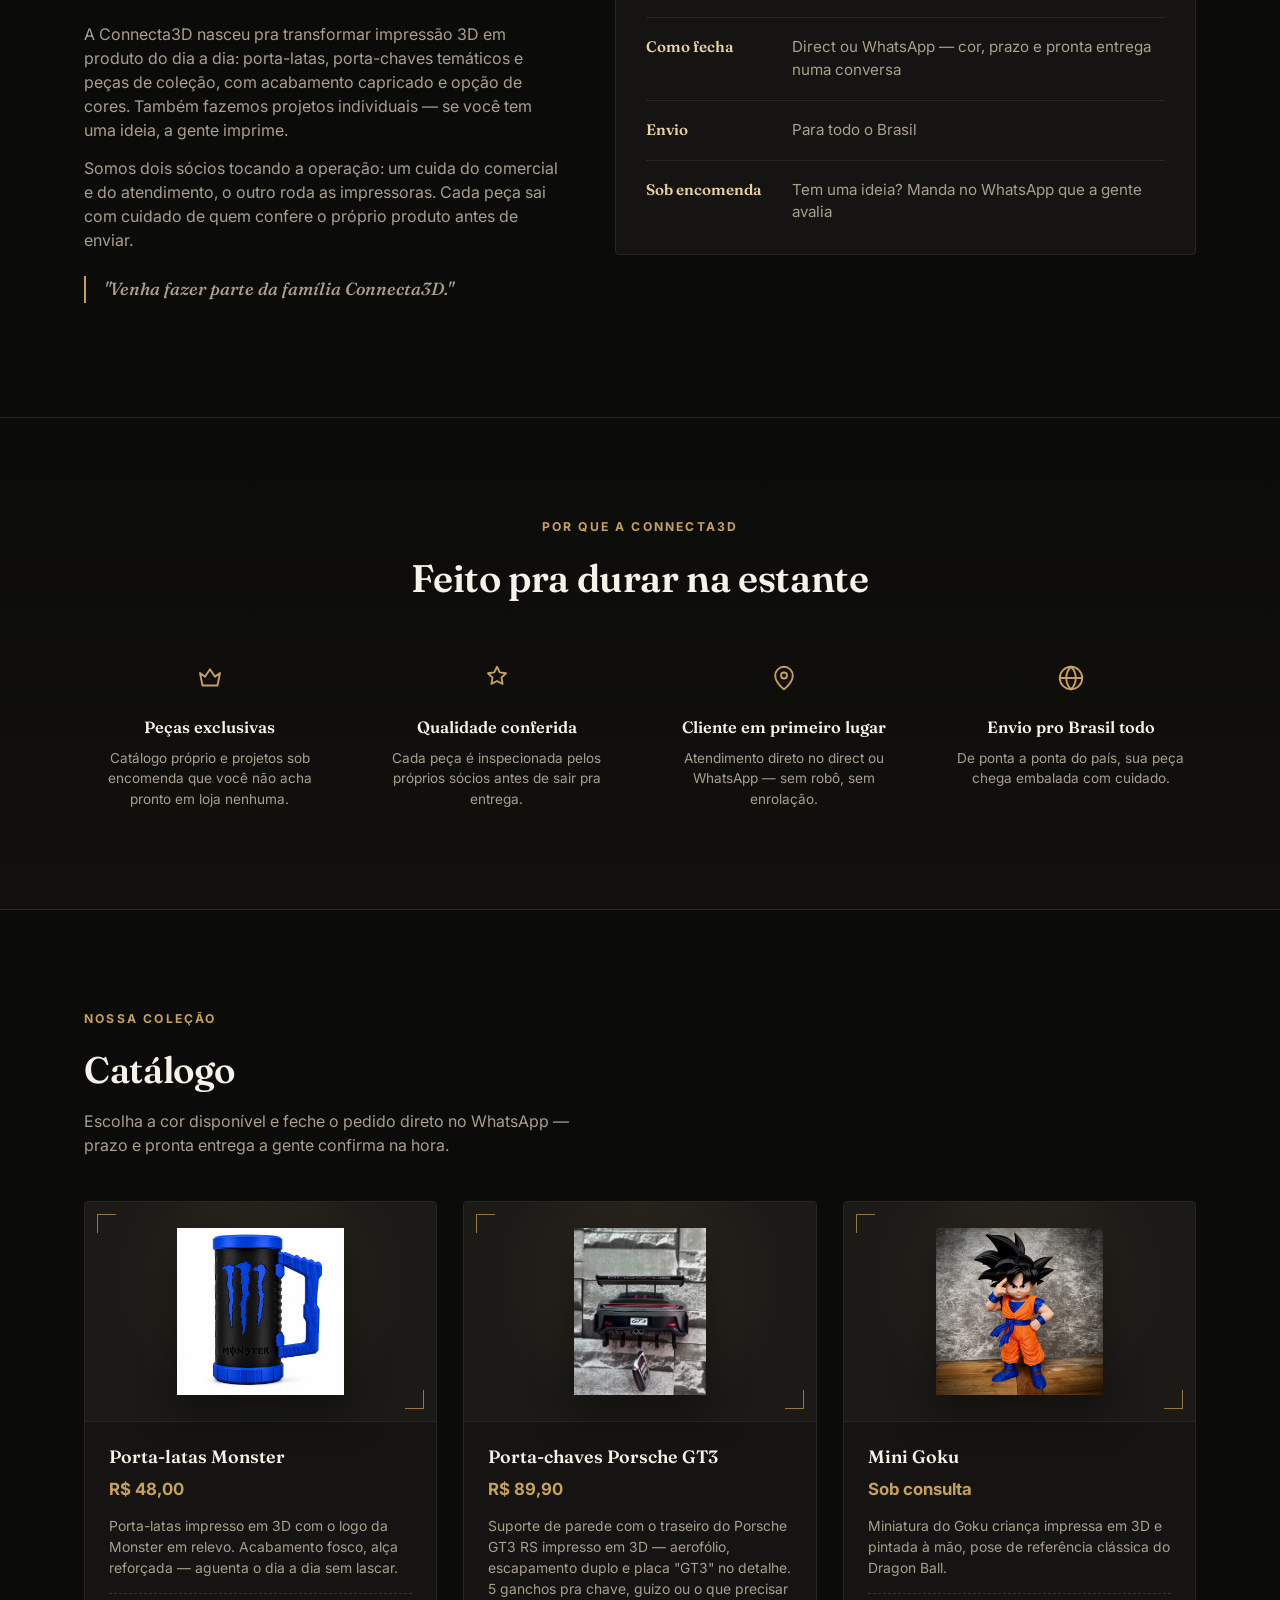
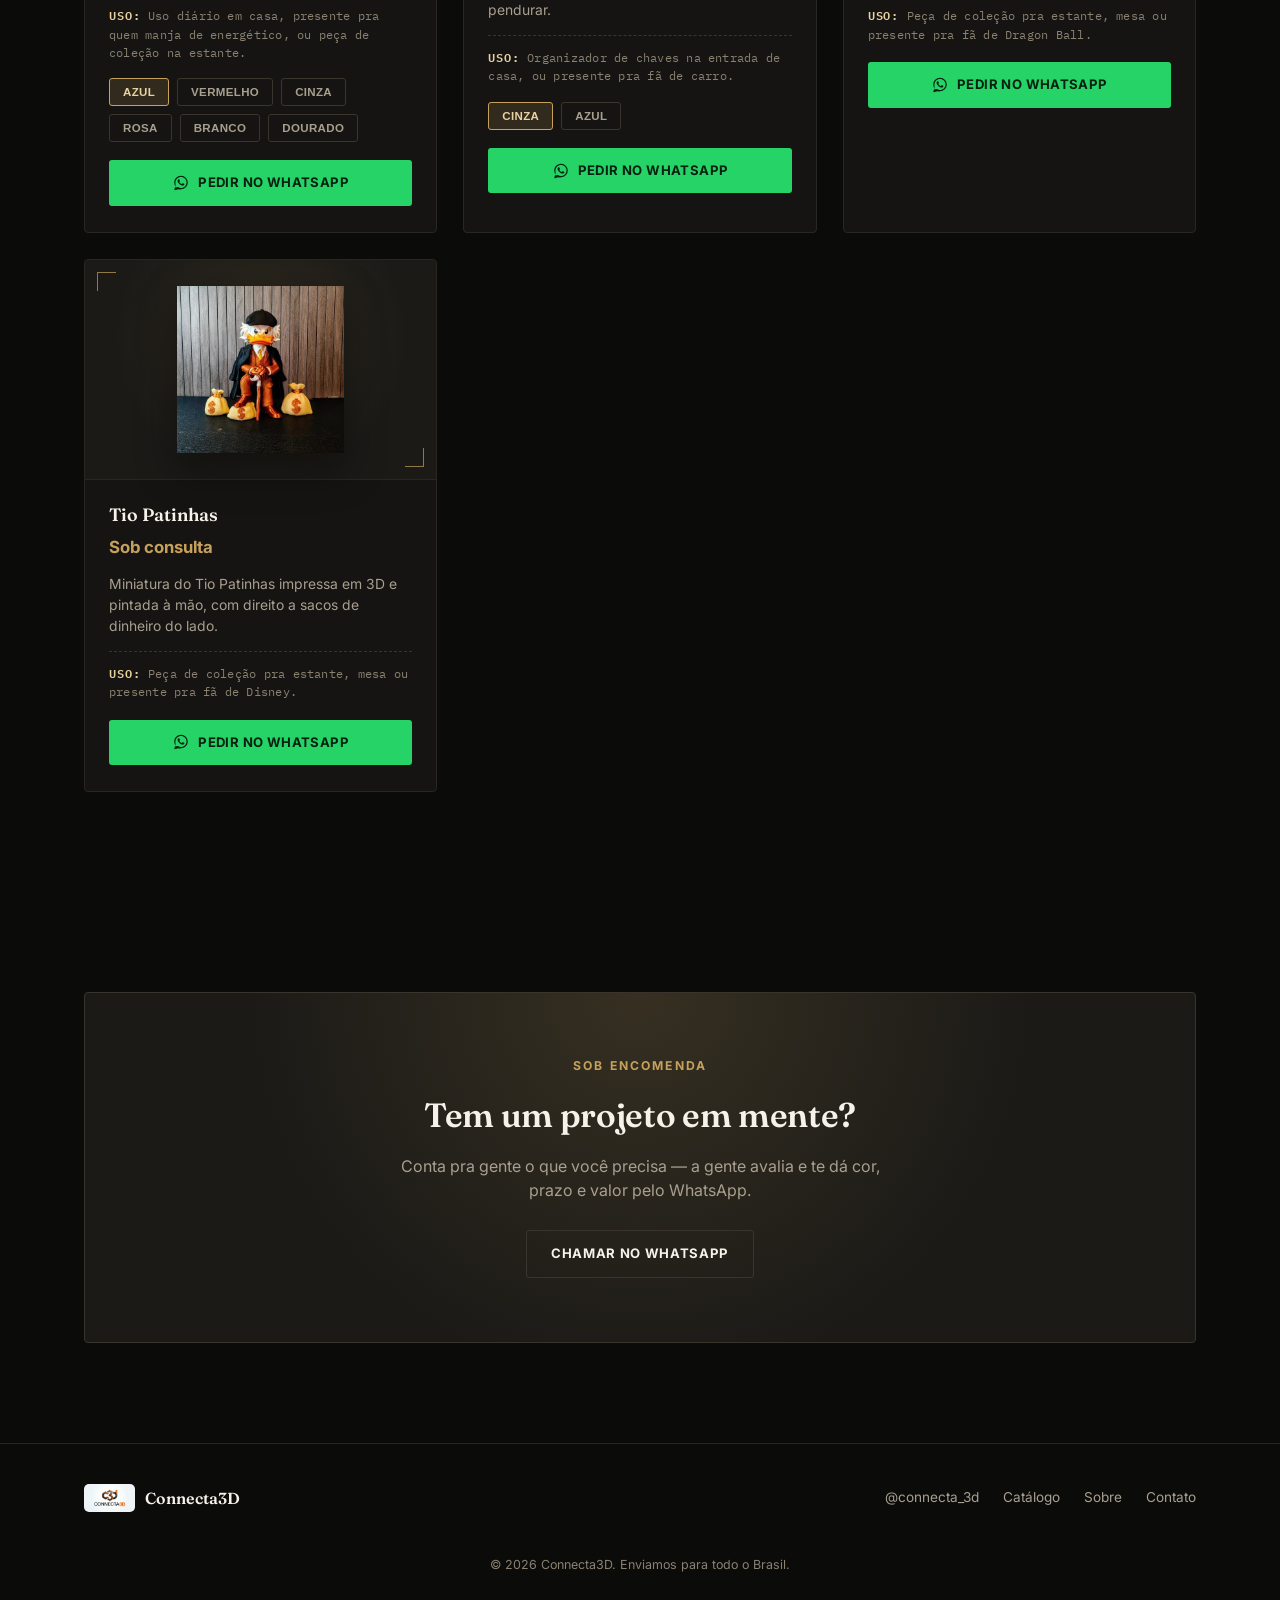
==== commit 2a1d5cb2: "Redesign premium do site: paleta dourada, tipografia Fraunces e moldura vitrine - Atualiza CSS com s" ====
--- a/site/index.html
+++ b/site/index.html
@@ -9,13 +9,14 @@
 
   <meta property="og:type" content="website" />
   <meta property="og:site_name" content="Connecta3D" />
+  <meta property="og:url" content="https://johnathansantos033-ops.github.io/connecta3d-site/" />
   <meta property="og:title" content="Connecta3D — Impressão 3D sob encomenda" />
   <meta property="og:description" content="Acessórios e peças impressas em 3D, feitos sob encomenda. Porta-latas, porta-chaves temáticos e projetos individuais. Enviamos para todo o Brasil." />
-  <meta property="og:image" content="assets/img/porsche-preto.jpeg" />
+  <meta property="og:image" content="https://johnathansantos033-ops.github.io/connecta3d-site/assets/img/porsche-gt3-hero.webp" />
   <meta name="twitter:card" content="summary_large_image" />
   <meta name="twitter:title" content="Connecta3D — Impressão 3D sob encomenda" />
   <meta name="twitter:description" content="Acessórios e peças impressas em 3D, feitos sob encomenda. Enviamos para todo o Brasil." />
-  <meta name="twitter:image" content="assets/img/porsche-preto.jpeg" />
+  <meta name="twitter:image" content="https://johnathansantos033-ops.github.io/connecta3d-site/assets/img/porsche-gt3-hero.webp" />
 
   <link rel="stylesheet" href="css/style.css" />
 </head>
@@ -25,7 +26,7 @@
     <div class="container">
       <a href="#topo" class="marca">
         <img src="assets/img/logo-connecta3d.jpeg" alt="Connecta3D" />
-        <span>CONNECTA<em>3D</em></span>
+        <span>Connecta<em>3D</em></span>
       </a>
 
       <nav class="nav">
@@ -55,7 +56,7 @@
           <span class="hero-tag">Impressão 3D sob encomenda</span>
           <h1>Aonde seus <em>projetos</em> viram realidade</h1>
           <p>
-            Fabricamos acessórios e peças impressas em 3D pra você — do porta-latas
+            Peças impressas em 3D com acabamento de peça de coleção — do porta-latas
             que chama atenção na mesa ao porta-chaves que representa seu estilo.
             Também topamos projetos individuais sob encomenda. Enviamos pra todo o Brasil.
           </p>
@@ -65,7 +66,9 @@
           </div>
         </div>
         <div class="hero-visual">
-          <img src="assets/img/porsche-preto.jpeg" alt="Porta-chaves Porsche GT3 impresso em 3D" />
+          <div class="vitrine">
+            <img src="assets/img/porsche-gt3-hero.webp" alt="Porta-chaves Porsche GT3 impresso em 3D" />
+          </div>
         </div>
       </div>
     </section>
@@ -73,16 +76,66 @@
     <section class="selos">
       <div class="container">
         <div class="selo">
-          <strong>100%</strong>
-          <span>Impresso em 3D, sob encomenda</span>
+          <svg viewBox="0 0 24 24" fill="none" stroke-width="1.5"><path d="M12 2l2.6 6.2L21 9l-5 4.6L17.4 21 12 17.3 6.6 21 8 13.6 3 9l6.4-.8L12 2z" stroke="currentColor" stroke-linejoin="round"/></svg>
+          <div>
+            <strong>100%</strong>
+            <span>Impresso em 3D, sob encomenda</span>
+          </div>
         </div>
         <div class="selo">
-          <strong>Brasil todo</strong>
-          <span>Enviamos pra qualquer estado</span>
+          <svg viewBox="0 0 24 24" fill="none" stroke-width="1.5"><path d="M3 11.5L12 4l9 7.5M5 10v9h14v-9M9 19v-5h6v5" stroke="currentColor" stroke-linecap="round" stroke-linejoin="round"/></svg>
+          <div>
+            <strong>Brasil todo</strong>
+            <span>Enviamos pra qualquer estado</span>
+          </div>
         </div>
         <div class="selo">
-          <strong>Direto no WhatsApp</strong>
-          <span>Cor, prazo e pronta entrega numa conversa</span>
+          <svg viewBox="0 0 24 24" fill="none" stroke-width="1.5"><circle cx="12" cy="12" r="9" stroke="currentColor"/><path d="M12 7v5l3.2 2" stroke="currentColor" stroke-linecap="round" stroke-linejoin="round"/></svg>
+          <div>
+            <strong>Direto no WhatsApp</strong>
+            <span>Cor, prazo e pronta entrega numa conversa</span>
+          </div>
+        </div>
+      </div>
+    </section>
+
+    <section class="servicos">
+      <div class="container">
+        <div class="cabecalho-secao">
+          <span class="eyebrow">Excelência em cada peça</span>
+          <h2>Serviços premium</h2>
+          <p>Cada detalhe pensado pra entregar uma experiência à altura da peça que você escolheu.</p>
+        </div>
+
+        <div class="servicos-grid">
+          <div class="servico-card">
+            <div class="servico-icone">
+              <svg viewBox="0 0 24 24" fill="none" stroke-width="1.5"><path d="M6 3h12l3 5-9 13L3 8l3-5z" stroke="currentColor" stroke-linejoin="round"/><path d="M3 8h18M9 3l3 5 3-5M12 8l-2.5 13M12 8l2.5 13" stroke="currentColor" stroke-linejoin="round"/></svg>
+            </div>
+            <h3>Acabamento impecável</h3>
+            <p>Fosco, sem lascas, conferido peça a peça antes de embalar.</p>
+          </div>
+          <div class="servico-card">
+            <div class="servico-icone">
+              <svg viewBox="0 0 24 24" fill="none" stroke-width="1.5"><path d="M12 3l7 3v6c0 4.5-3 7.7-7 9-4-1.3-7-4.5-7-9V6l7-3z" stroke="currentColor" stroke-linejoin="round"/><path d="M9 12l2 2 4-4" stroke="currentColor" stroke-linecap="round" stroke-linejoin="round"/></svg>
+            </div>
+            <h3>Cores sob medida</h3>
+            <p>Escolha a cor disponível ou combine um tom exclusivo pro seu pedido.</p>
+          </div>
+          <div class="servico-card">
+            <div class="servico-icone">
+              <svg viewBox="0 0 24 24" fill="none" stroke-width="1.5"><rect x="3" y="8" width="18" height="12" rx="1.5" stroke="currentColor"/><path d="M3 12h18M12 8V6a2 2 0 10-2-2m2 2a2 2 0 002-2" stroke="currentColor" stroke-linecap="round" stroke-linejoin="round"/></svg>
+            </div>
+            <h3>Embalagem cuidadosa</h3>
+            <p>Protegida pra viajar o Brasil todo e chegar intacta.</p>
+          </div>
+          <div class="servico-card">
+            <div class="servico-icone">
+              <svg viewBox="0 0 24 24" fill="none" stroke-width="1.5"><path d="M12 21s-7-4.5-9.5-9C.7 8 2.3 4.5 5.8 4c2-.3 3.7.6 4.7 2C11.5 4.6 13.2 3.7 15.2 4c3.5.5 5.1 4 3.3 8-2.5 4.5-9.5 9-9.5 9z" stroke="currentColor" stroke-linejoin="round"/></svg>
+            </div>
+            <h3>Suporte pós-venda</h3>
+            <p>Chegou com problema? Resolvemos direto com você no WhatsApp.</p>
+          </div>
         </div>
       </div>
     </section>
@@ -90,7 +143,7 @@
     <section class="sobre" id="sobre">
       <div class="container">
         <div class="sobre-texto">
-          <span class="sobre-label">Quem é a Connecta3D</span>
+          <span class="eyebrow">Quem é a Connecta3D</span>
           <h2>Impressão 3D feita por quem manja do assunto</h2>
           <p>
             A Connecta3D nasceu pra transformar impressão 3D em produto do dia a dia:
@@ -117,11 +170,46 @@
       </div>
     </section>
 
+    <section class="porque">
+      <div class="container">
+        <div class="cabecalho-secao">
+          <span class="eyebrow">Por que a Connecta3D</span>
+          <h2>Feito pra durar na estante</h2>
+        </div>
+
+        <div class="porque-grid">
+          <div class="porque-item">
+            <svg viewBox="0 0 24 24" fill="none" stroke-width="1.5"><path d="M4 8l4 3 4-6 4 6 4-3-2 10H6L4 8z" stroke="currentColor" stroke-linejoin="round"/></svg>
+            <h3>Peças exclusivas</h3>
+            <p>Catálogo próprio e projetos sob encomenda que você não acha pronto em loja nenhuma.</p>
+          </div>
+          <div class="porque-item">
+            <svg viewBox="0 0 24 24" fill="none" stroke-width="1.5"><path d="M12 3l2.2 4.5 5 .7-3.6 3.5.85 5-4.45-2.3-4.45 2.3.85-5L4.8 8.2l5-.7L12 3z" stroke="currentColor" stroke-linejoin="round"/></svg>
+            <h3>Qualidade conferida</h3>
+            <p>Cada peça é inspecionada pelos próprios sócios antes de sair pra entrega.</p>
+          </div>
+          <div class="porque-item">
+            <svg viewBox="0 0 24 24" fill="none" stroke-width="1.5"><path d="M12 21s-7-5-7-11a7 7 0 0114 0c0 6-7 11-7 11z" stroke="currentColor" stroke-linejoin="round"/><circle cx="12" cy="10" r="2.4" stroke="currentColor"/></svg>
+            <h3>Cliente em primeiro lugar</h3>
+            <p>Atendimento direto no direct ou WhatsApp — sem robô, sem enrolação.</p>
+          </div>
+          <div class="porque-item">
+            <svg viewBox="0 0 24 24" fill="none" stroke-width="1.5"><circle cx="12" cy="12" r="9" stroke="currentColor"/><path d="M3 12h18M12 3c2.5 2.4 3.8 5.6 3.8 9s-1.3 6.6-3.8 9c-2.5-2.4-3.8-5.6-3.8-9S9.5 5.4 12 3z" stroke="currentColor"/></svg>
+            <h3>Envio pro Brasil todo</h3>
+            <p>De ponta a ponta do país, sua peça chega embalada com cuidado.</p>
+          </div>
+        </div>
+      </div>
+    </section>
+
     <section class="catalogo" id="catalogo">
       <div class="container">
         <div class="catalogo-cabecalho">
-          <h2>Catálogo</h2>
-          <p>Escolha a cor disponível e feche o pedido direto no WhatsApp — prazo e pronta entrega a gente confirma na hora.</p>
+          <div>
+            <span class="eyebrow">Nossa coleção</span>
+            <h2>Catálogo</h2>
+            <p>Escolha a cor disponível e feche o pedido direto no WhatsApp — prazo e pronta entrega a gente confirma na hora.</p>
+          </div>
         </div>
 
         <div class="catalogo-grid" id="catalogo-grid"></div>
@@ -131,6 +219,7 @@
     <section class="cta-final" id="contato">
       <div class="container">
         <div class="cta-final-card">
+          <span class="eyebrow">Sob encomenda</span>
           <h2>Tem um projeto em mente?</h2>
           <p>Conta pra gente o que você precisa — a gente avalia e te dá cor, prazo e valor pelo WhatsApp.</p>
           <a id="btn-footer-whatsapp" href="#" target="_blank" rel="noopener" class="btn btn-outline">Chamar no WhatsApp</a>
--- a/site/css/style.css
+++ b/site/css/style.css
@@ -1,12 +1,17 @@
-@import url("https://fonts.googleapis.com/css2?family=Montserrat:wght@400;500;600;700;800&display=swap");
+@import url("https://fonts.googleapis.com/css2?family=Fraunces:ital,opsz,wght@0,9..144,300;0,9..144,500;0,9..144,600;0,9..144,700;1,9..144,500&family=Inter:wght@400;500;600;700;800&family=IBM+Plex+Mono:wght@500;600&display=swap");
 
 :root {
-  --preto: #111111;
-  --preto-card: #1e1e1e;
-  --laranja: #f26b21;
-  --branco: #ffffff;
-  --cinza-claro: #f4f5f7;
-  --borda: #2a2a2a;
+  --preto: #0b0b0a;
+  --preto-card: #151412;
+  --preto-elevado: #1b1a17;
+  --dourado: #c6a15b;
+  --dourado-claro: #e8d2a0;
+  --dourado-fraco: rgba(198, 161, 91, 0.16);
+  --branco: #f6f2e9;
+  --texto-mudo: #a89f8f;
+  --texto-fraco: #8a8171;
+  --borda: #2a2722;
+  --borda-forte: #3a352c;
   --whatsapp: #25d366;
   --whatsapp-escuro: #1da851;
 }
@@ -22,7 +27,7 @@
 }
 
 body {
-  font-family: "Montserrat", "Segoe UI", sans-serif;
+  font-family: "Inter", "Segoe UI", sans-serif;
   background: var(--preto);
   color: var(--branco);
   line-height: 1.5;
@@ -39,19 +44,35 @@
 }
 
 .container {
-  max-width: 1120px;
+  max-width: 1160px;
   margin: 0 auto;
   padding: 0 24px;
 }
 
 section {
-  padding: 88px 0;
-}
-
-h1, h2, h3 {
-  font-weight: 800;
+  padding: 100px 0;
+}
+
+h1, h2 {
+  font-family: "Fraunces", serif;
+  font-weight: 600;
+  letter-spacing: -0.01em;
+}
+
+h3 {
+  font-family: "Inter", sans-serif;
+  font-weight: 700;
+}
+
+.eyebrow {
+  display: block;
+  font-family: "Inter", sans-serif;
+  font-size: 0.76rem;
+  font-weight: 700;
+  letter-spacing: 0.18em;
   text-transform: uppercase;
-  letter-spacing: 0.02em;
+  color: var(--dourado);
+  margin-bottom: 14px;
 }
 
 /* Header */
@@ -60,8 +81,8 @@
   position: sticky;
   top: 0;
   z-index: 20;
-  background: rgba(17, 17, 17, 0.92);
-  backdrop-filter: blur(6px);
+  background: rgba(11, 11, 10, 0.88);
+  backdrop-filter: blur(8px);
   border-bottom: 1px solid var(--borda);
 }
 
@@ -69,8 +90,8 @@
   display: flex;
   align-items: center;
   justify-content: space-between;
-  padding-top: 14px;
-  padding-bottom: 14px;
+  padding-top: 16px;
+  padding-bottom: 16px;
   gap: 16px;
 }
 
@@ -81,54 +102,56 @@
 }
 
 .marca img {
-  height: 36px;
+  height: 34px;
   width: auto;
   border-radius: 6px;
 }
 
 .marca span {
-  font-weight: 800;
-  font-size: 1.05rem;
-  letter-spacing: 0.03em;
+  font-family: "Fraunces", serif;
+  font-weight: 600;
+  font-size: 1.1rem;
+  letter-spacing: 0.02em;
 }
 
 .marca span em {
-  font-style: normal;
-  color: var(--laranja);
+  font-style: italic;
+  color: var(--dourado);
 }
 
 .nav {
   display: flex;
   align-items: center;
-  gap: 28px;
+  gap: 32px;
 }
 
 .nav a {
-  font-size: 0.9rem;
-  font-weight: 600;
-  color: #cfcfcf;
+  font-size: 0.86rem;
+  font-weight: 600;
+  letter-spacing: 0.02em;
+  color: #cfc7b8;
   transition: color 0.15s ease;
 }
 
 .nav a:hover {
-  color: var(--branco);
+  color: var(--dourado-claro);
 }
 
 .nav-cta {
   display: flex;
   align-items: center;
-  gap: 14px;
+  gap: 16px;
 }
 
 .icone-instagram {
-  width: 22px;
-  height: 22px;
-  opacity: 0.85;
-  transition: opacity 0.15s ease;
+  width: 20px;
+  height: 20px;
+  color: #cfc7b8;
+  transition: color 0.15s ease;
 }
 
 .icone-instagram:hover {
-  opacity: 1;
+  color: var(--dourado-claro);
 }
 
 /* Botões */
@@ -137,12 +160,14 @@
   display: inline-flex;
   align-items: center;
   gap: 8px;
-  padding: 12px 22px;
-  border-radius: 999px;
+  padding: 13px 24px;
+  border-radius: 3px;
+  font-size: 0.82rem;
   font-weight: 700;
-  font-size: 0.9rem;
+  letter-spacing: 0.05em;
+  text-transform: uppercase;
   white-space: nowrap;
-  transition: transform 0.15s ease, box-shadow 0.15s ease;
+  transition: transform 0.15s ease, box-shadow 0.15s ease, background 0.15s ease;
 }
 
 .btn:hover {
@@ -150,15 +175,24 @@
 }
 
 .btn-laranja {
-  background: var(--laranja);
-  color: var(--branco);
-  box-shadow: 0 6px 20px rgba(242, 107, 33, 0.25);
+  background: linear-gradient(180deg, var(--dourado-claro), var(--dourado));
+  color: #1a1409;
+  box-shadow: 0 8px 24px rgba(198, 161, 91, 0.22);
+}
+
+.btn-laranja:hover {
+  box-shadow: 0 10px 28px rgba(198, 161, 91, 0.32);
 }
 
 .btn-outline {
   background: transparent;
-  border: 1px solid var(--borda);
+  border: 1px solid var(--borda-forte);
   color: var(--branco);
+}
+
+.btn-outline:hover {
+  border-color: var(--dourado);
+  color: var(--dourado-claro);
 }
 
 .btn-whatsapp {
@@ -167,13 +201,15 @@
   justify-content: center;
   gap: 8px;
   width: 100%;
-  padding: 12px 18px;
-  border-radius: 12px;
+  padding: 13px 18px;
+  border-radius: 3px;
   background: var(--whatsapp);
   color: #06210f;
   font-weight: 700;
-  font-size: 0.9rem;
-  margin-top: 16px;
+  font-size: 0.82rem;
+  letter-spacing: 0.03em;
+  text-transform: uppercase;
+  margin-top: 18px;
   transition: background 0.15s ease, transform 0.15s ease;
 }
 
@@ -197,64 +233,66 @@
 
 .hero {
   position: relative;
-  padding-top: 96px;
-  padding-bottom: 96px;
+  padding-top: 64px;
+  padding-bottom: 72px;
   overflow: hidden;
   background:
-    radial-gradient(circle at 15% 20%, rgba(242, 107, 33, 0.10) 0, transparent 45%),
-    radial-gradient(circle at 85% 80%, rgba(242, 107, 33, 0.08) 0, transparent 40%);
+    radial-gradient(circle at 12% 15%, rgba(198, 161, 91, 0.10) 0, transparent 40%),
+    radial-gradient(circle at 88% 75%, rgba(198, 161, 91, 0.08) 0, transparent 40%);
 }
 
 .hero::before {
   content: "";
   position: absolute;
   inset: 0;
-  opacity: 0.5;
+  opacity: 0.55;
   pointer-events: none;
   background-image:
-    linear-gradient(rgba(242, 107, 33, 0.06) 1px, transparent 1px),
-    linear-gradient(90deg, rgba(242, 107, 33, 0.06) 1px, transparent 1px);
-  background-size: 42px 42px;
-  mask-image: radial-gradient(ellipse at center, black 0%, transparent 70%);
+    linear-gradient(rgba(198, 161, 91, 0.07) 1px, transparent 1px),
+    linear-gradient(90deg, rgba(198, 161, 91, 0.07) 1px, transparent 1px);
+  background-size: 44px 44px;
+  mask-image: radial-gradient(ellipse at center, black 0%, transparent 68%);
 }
 
 .hero .container {
   position: relative;
   display: grid;
-  grid-template-columns: 1.1fr 0.9fr;
-  gap: 48px;
+  grid-template-columns: 1.05fr 0.95fr;
+  gap: 56px;
   align-items: center;
 }
 
 .hero-tag {
   display: inline-block;
-  font-size: 0.78rem;
+  font-size: 0.76rem;
   font-weight: 700;
-  letter-spacing: 0.08em;
+  letter-spacing: 0.18em;
   text-transform: uppercase;
-  color: var(--laranja);
-  border: 1px solid rgba(242, 107, 33, 0.4);
+  color: var(--dourado);
+  border: 1px solid rgba(198, 161, 91, 0.4);
   border-radius: 999px;
-  padding: 6px 14px;
-  margin-bottom: 20px;
+  padding: 7px 16px;
+  margin-bottom: 24px;
 }
 
 .hero h1 {
-  font-size: clamp(2.1rem, 4vw, 3.2rem);
-  line-height: 1.08;
-  margin-bottom: 20px;
+  font-size: clamp(2.4rem, 4.6vw, 3.6rem);
+  line-height: 1.06;
+  font-weight: 600;
+  margin-bottom: 22px;
 }
 
 .hero h1 em {
-  font-style: normal;
-  color: var(--laranja);
+  font-style: italic;
+  font-weight: 500;
+  color: var(--dourado);
 }
 
 .hero p {
-  color: #cfcfcf;
+  color: var(--texto-mudo);
   font-size: 1.05rem;
   max-width: 46ch;
-  margin-bottom: 28px;
+  margin-bottom: 32px;
 }
 
 .hero-ctas {
@@ -263,22 +301,57 @@
   flex-wrap: wrap;
 }
 
-.hero-visual {
-  position: relative;
-  border-radius: 20px;
+/* Moldura "vitrine" — assinatura visual usada no hero e nos cards de produto */
+
+.vitrine {
+  position: relative;
+  border-radius: 4px;
   overflow: hidden;
-  background: var(--cinza-claro);
-  padding: 32px;
+  background:
+    radial-gradient(circle at 50% 40%, rgba(198, 161, 91, 0.14), transparent 65%),
+    var(--preto-elevado);
+  padding: 40px;
   display: flex;
   align-items: center;
   justify-content: center;
   border: 1px solid var(--borda);
 }
 
+.vitrine::before,
+.vitrine::after,
+.vitrine .canto-tl,
+.vitrine .canto-br {
+  content: "";
+  position: absolute;
+  width: 26px;
+  height: 26px;
+  border: 1.5px solid var(--dourado);
+  opacity: 0.85;
+}
+
+.vitrine::before {
+  top: 14px;
+  left: 14px;
+  border-right: none;
+  border-bottom: none;
+}
+
+.vitrine::after {
+  bottom: 14px;
+  right: 14px;
+  border-left: none;
+  border-top: none;
+}
+
+.hero-visual {
+  position: relative;
+}
+
 .hero-visual img {
-  max-height: 340px;
+  max-height: 360px;
   width: auto;
   margin: 0 auto;
+  filter: drop-shadow(0 30px 40px rgba(0, 0, 0, 0.5));
 }
 
 /* Selos de confiança */
@@ -286,26 +359,109 @@
 .selos {
   border-top: 1px solid var(--borda);
   border-bottom: 1px solid var(--borda);
-  padding: 32px 0;
+  padding: 36px 0;
 }
 
 .selos .container {
   display: grid;
   grid-template-columns: repeat(auto-fit, minmax(180px, 1fr));
   gap: 20px;
-  text-align: center;
+}
+
+.selo {
+  display: flex;
+  align-items: center;
+  gap: 14px;
+}
+
+.selo svg {
+  width: 26px;
+  height: 26px;
+  color: var(--dourado);
+  flex-shrink: 0;
 }
 
 .selo strong {
   display: block;
-  color: var(--laranja);
-  font-size: 1.4rem;
-  margin-bottom: 4px;
+  font-family: "Fraunces", serif;
+  color: var(--branco);
+  font-size: 1.3rem;
+  font-weight: 600;
+  line-height: 1.2;
 }
 
 .selo span {
-  color: #b9b9b9;
-  font-size: 0.85rem;
+  color: var(--texto-mudo);
+  font-size: 0.82rem;
+}
+
+/* Seção genérica com cabeçalho centralizado */
+
+.cabecalho-secao {
+  text-align: center;
+  max-width: 620px;
+  margin: 0 auto 56px;
+}
+
+.cabecalho-secao .eyebrow {
+  margin-bottom: 14px;
+}
+
+.cabecalho-secao h2 {
+  font-size: clamp(1.8rem, 3.4vw, 2.4rem);
+  margin-bottom: 14px;
+}
+
+.cabecalho-secao p {
+  color: var(--texto-mudo);
+}
+
+/* Serviços premium */
+
+.servicos-grid {
+  display: grid;
+  grid-template-columns: repeat(auto-fit, minmax(230px, 1fr));
+  gap: 20px;
+}
+
+.servico-card {
+  background: var(--preto-card);
+  border: 1px solid var(--borda);
+  border-radius: 4px;
+  padding: 30px 26px;
+  transition: border-color 0.15s ease, transform 0.15s ease;
+}
+
+.servico-card:hover {
+  border-color: rgba(198, 161, 91, 0.45);
+  transform: translateY(-3px);
+}
+
+.servico-icone {
+  width: 42px;
+  height: 42px;
+  display: flex;
+  align-items: center;
+  justify-content: center;
+  border: 1px solid var(--borda-forte);
+  border-radius: 3px;
+  color: var(--dourado);
+  margin-bottom: 20px;
+}
+
+.servico-icone svg {
+  width: 22px;
+  height: 22px;
+}
+
+.servico-card h3 {
+  font-size: 1rem;
+  margin-bottom: 8px;
+}
+
+.servico-card p {
+  color: var(--texto-mudo);
+  font-size: 0.88rem;
 }
 
 /* Sobre */
@@ -317,93 +473,135 @@
   align-items: center;
 }
 
-.sobre-label {
-  color: var(--laranja);
-  font-weight: 700;
-  font-size: 0.8rem;
-  letter-spacing: 0.1em;
-  text-transform: uppercase;
-  margin-bottom: 12px;
-  display: block;
+.sobre .eyebrow {
+  margin-bottom: 14px;
 }
 
 .sobre h2 {
-  font-size: clamp(1.6rem, 3vw, 2.2rem);
+  font-size: clamp(1.7rem, 3.2vw, 2.3rem);
   margin-bottom: 18px;
 }
 
 .sobre p {
-  color: #cfcfcf;
+  color: var(--texto-mudo);
   margin-bottom: 14px;
 }
 
 .sobre-frase {
-  border-left: 3px solid var(--laranja);
+  border-left: 2px solid var(--dourado);
   padding-left: 18px;
+  font-family: "Fraunces", serif;
   font-style: italic;
+  font-weight: 500;
   color: var(--branco);
-  font-size: 1.05rem;
-  margin-top: 22px;
+  font-size: 1.1rem;
+  margin-top: 24px;
 }
 
 .sobre-card {
   background: var(--preto-card);
   border: 1px solid var(--borda);
-  border-radius: 16px;
-  padding: 28px;
+  border-radius: 4px;
+  padding: 30px;
 }
 
 .sobre-lista {
   list-style: none;
   display: flex;
   flex-direction: column;
-  gap: 16px;
+  gap: 18px;
 }
 
 .sobre-lista li {
   display: flex;
   gap: 14px;
-  color: #cfcfcf;
+  color: var(--texto-mudo);
   font-size: 0.95rem;
+  padding-bottom: 18px;
+  border-bottom: 1px solid var(--borda);
+}
+
+.sobre-lista li:last-child {
+  border-bottom: none;
+  padding-bottom: 0;
 }
 
 .sobre-lista li strong {
-  color: var(--branco);
+  font-family: "Fraunces", serif;
+  color: var(--dourado-claro);
   min-width: 132px;
   flex-shrink: 0;
+  font-weight: 600;
+}
+
+/* Por que escolher */
+
+.porque {
+  background: linear-gradient(180deg, transparent 0%, rgba(198, 161, 91, 0.035) 100%);
+  border-top: 1px solid var(--borda);
+  border-bottom: 1px solid var(--borda);
+}
+
+.porque-grid {
+  display: grid;
+  grid-template-columns: repeat(auto-fit, minmax(220px, 1fr));
+  gap: 36px;
+  text-align: center;
+}
+
+.porque-item svg {
+  width: 30px;
+  height: 30px;
+  color: var(--dourado);
+  margin: 0 auto 16px;
+}
+
+.porque-item h3 {
+  font-family: "Fraunces", serif;
+  font-weight: 600;
+  font-size: 1.02rem;
+  margin-bottom: 8px;
+}
+
+.porque-item p {
+  color: var(--texto-mudo);
+  font-size: 0.85rem;
+  max-width: 26ch;
+  margin: 0 auto;
 }
 
 /* Catálogo */
 
-.catalogo {
-  background: linear-gradient(180deg, transparent 0%, rgba(242, 107, 33, 0.03) 100%);
-}
-
 .catalogo-cabecalho {
-  text-align: center;
-  max-width: 640px;
-  margin: 0 auto 48px;
+  display: flex;
+  align-items: flex-end;
+  justify-content: space-between;
+  gap: 24px;
+  margin-bottom: 44px;
+  flex-wrap: wrap;
 }
 
 .catalogo-cabecalho h2 {
-  font-size: clamp(1.6rem, 3vw, 2.2rem);
-  margin-bottom: 12px;
+  font-size: clamp(1.7rem, 3.2vw, 2.3rem);
+  margin-top: 12px;
 }
 
 .catalogo-cabecalho p {
-  color: #b9b9b9;
+  color: var(--texto-mudo);
+  max-width: 52ch;
+  margin-top: 12px;
 }
 
 .catalogo-grid {
   display: grid;
-  grid-template-columns: repeat(auto-fit, minmax(260px, 1fr));
-  gap: 24px;
+  grid-template-columns: repeat(auto-fit, minmax(270px, 1fr));
+  gap: 26px;
 }
 
 .card-produto {
   background: var(--preto-card);
   border: 1px solid var(--borda);
-  border-radius: 16px;
+  border-radius: 4px;
   overflow: hidden;
   display: flex;
   flex-direction: column;
@@ -411,88 +609,128 @@
 }
 
 .card-produto:hover {
-  border-color: rgba(242, 107, 33, 0.5);
+  border-color: rgba(198, 161, 91, 0.5);
   transform: translateY(-3px);
 }
 
 .card-imagem {
-  background: var(--cinza-claro);
-  padding: 24px;
+  position: relative;
+  background:
+    radial-gradient(circle at 50% 35%, rgba(198, 161, 91, 0.12), transparent 65%),
+    var(--preto-elevado);
+  padding: 26px;
   display: flex;
   align-items: center;
   justify-content: center;
   height: 220px;
+  border-bottom: 1px solid var(--borda);
+}
+
+.card-imagem::before,
+.card-imagem::after {
+  content: "";
+  position: absolute;
+  width: 18px;
+  height: 18px;
+  border: 1.5px solid var(--dourado);
+  opacity: 0.7;
+}
+
+.card-imagem::before {
+  top: 12px;
+  left: 12px;
+  border-right: none;
+  border-bottom: none;
+}
+
+.card-imagem::after {
+  bottom: 12px;
+  right: 12px;
+  border-left: none;
+  border-top: none;
 }
 
 .card-imagem img {
   max-height: 100%;
   width: auto;
   object-fit: contain;
+  filter: drop-shadow(0 16px 20px rgba(0, 0, 0, 0.45));
 }
 
 .card-corpo {
-  padding: 20px 22px 24px;
+  padding: 22px 24px 26px;
   display: flex;
   flex-direction: column;
   flex: 1;
 }
 
 .card-corpo h3 {
+  font-family: "Fraunces", serif;
+  font-weight: 600;
+  font-size: 1.12rem;
+  margin-bottom: 6px;
+}
+
+.card-corpo .preco {
+  color: var(--dourado);
+  font-weight: 700;
   font-size: 1.05rem;
-  margin-bottom: 6px;
-}
-
-.card-corpo .preco {
-  color: var(--laranja);
-  font-weight: 800;
-  font-size: 1.1rem;
-  margin-bottom: 12px;
+  margin-bottom: 14px;
 }
 
 .card-corpo .descricao {
-  color: #b9b9b9;
-  font-size: 0.88rem;
-  margin-bottom: 10px;
+  color: var(--texto-mudo);
+  font-size: 0.87rem;
+  margin-bottom: 14px;
 }
 
 .card-corpo .aplicacao {
-  color: #9a9a9a;
-  font-size: 0.82rem;
-  margin-bottom: 6px;
+  font-family: "IBM Plex Mono", monospace;
+  font-size: 0.72rem;
+  letter-spacing: 0.02em;
+  color: var(--texto-fraco);
+  border-top: 1px dashed var(--borda-forte);
+  padding-top: 12px;
+  line-height: 1.6;
 }
 
 .card-corpo .aplicacao strong {
-  color: #d8d8d8;
+  color: var(--dourado-claro);
+  text-transform: uppercase;
+  letter-spacing: 0.08em;
+  font-weight: 600;
 }
 
 .swatches {
   display: flex;
   flex-wrap: wrap;
   gap: 8px;
-  margin-top: 14px;
+  margin-top: 16px;
 }
 
 .swatch {
   background: transparent;
-  border: 1px solid var(--borda);
-  color: #cfcfcf;
-  font-size: 0.75rem;
-  font-weight: 600;
-  padding: 6px 12px;
-  border-radius: 999px;
+  border: 1px solid var(--borda-forte);
+  color: var(--texto-mudo);
+  font-size: 0.72rem;
+  font-weight: 600;
+  letter-spacing: 0.03em;
+  text-transform: uppercase;
+  padding: 7px 13px;
+  border-radius: 3px;
   cursor: pointer;
   transition: all 0.15s ease;
 }
 
 .swatch:hover {
-  border-color: var(--laranja);
+  border-color: var(--dourado);
   color: var(--branco);
 }
 
 .swatch.ativo {
-  background: var(--laranja);
-  border-color: var(--laranja);
-  color: var(--branco);
+  background: var(--dourado-fraco);
+  border-color: var(--dourado);
+  color: var(--dourado-claro);
 }
 
 /* CTA final */
@@ -502,26 +740,41 @@
 }
 
 .cta-final-card {
-  background: var(--laranja);
-  border-radius: 20px;
-  padding: 56px 40px;
-  color: var(--branco);
+  position: relative;
+  background: var(--preto-elevado);
+  border: 1px solid var(--borda-forte);
+  border-radius: 4px;
+  padding: 64px 40px;
+  overflow: hidden;
+}
+
+.cta-final-card::before {
+  content: "";
+  position: absolute;
+  inset: 0;
+  background: radial-gradient(circle at 50% 0%, rgba(198, 161, 91, 0.16), transparent 60%);
+  pointer-events: none;
+}
+
+.cta-final-card .eyebrow {
+  position: relative;
 }
 
 .cta-final-card h2 {
-  font-size: clamp(1.5rem, 3vw, 2rem);
+  position: relative;
+  font-size: clamp(1.6rem, 3vw, 2.1rem);
   margin-bottom: 14px;
 }
 
 .cta-final-card p {
-  color: rgba(255, 255, 255, 0.9);
+  position: relative;
+  color: var(--texto-mudo);
   max-width: 50ch;
-  margin: 0 auto 26px;
-}
-
-.cta-final-card .btn-outline {
-  background: var(--preto);
-  border-color: var(--preto);
+  margin: 0 auto 28px;
+}
+
+.cta-final-card .btn {
+  position: relative;
 }
 
 /* Footer */
@@ -550,22 +803,27 @@
   border-radius: 5px;
 }
 
+.footer-marca span {
+  font-family: "Fraunces", serif;
+  font-weight: 600;
+}
+
 .footer-links {
   display: flex;
   align-items: center;
-  gap: 22px;
+  gap: 24px;
   font-size: 0.85rem;
-  color: #b9b9b9;
+  color: var(--texto-mudo);
 }
 
 .footer-links a:hover {
-  color: var(--branco);
+  color: var(--dourado-claro);
 }
 
 .footer-copy {
   width: 100%;
   text-align: center;
-  color: #6f6f6f;
+  color: var(--texto-fraco);
   font-size: 0.78rem;
   margin-top: 24px;
 }
@@ -591,7 +849,7 @@
   }
 
   section {
-    padding: 64px 0;
+    padding: 68px 0;
   }
 }
 
@@ -600,4 +858,9 @@
     width: 100%;
     justify-content: center;
   }
-}
+
+  .catalogo-cabecalho {
+    flex-direction: column;
+    align-items: flex-start;
+  }
+}
